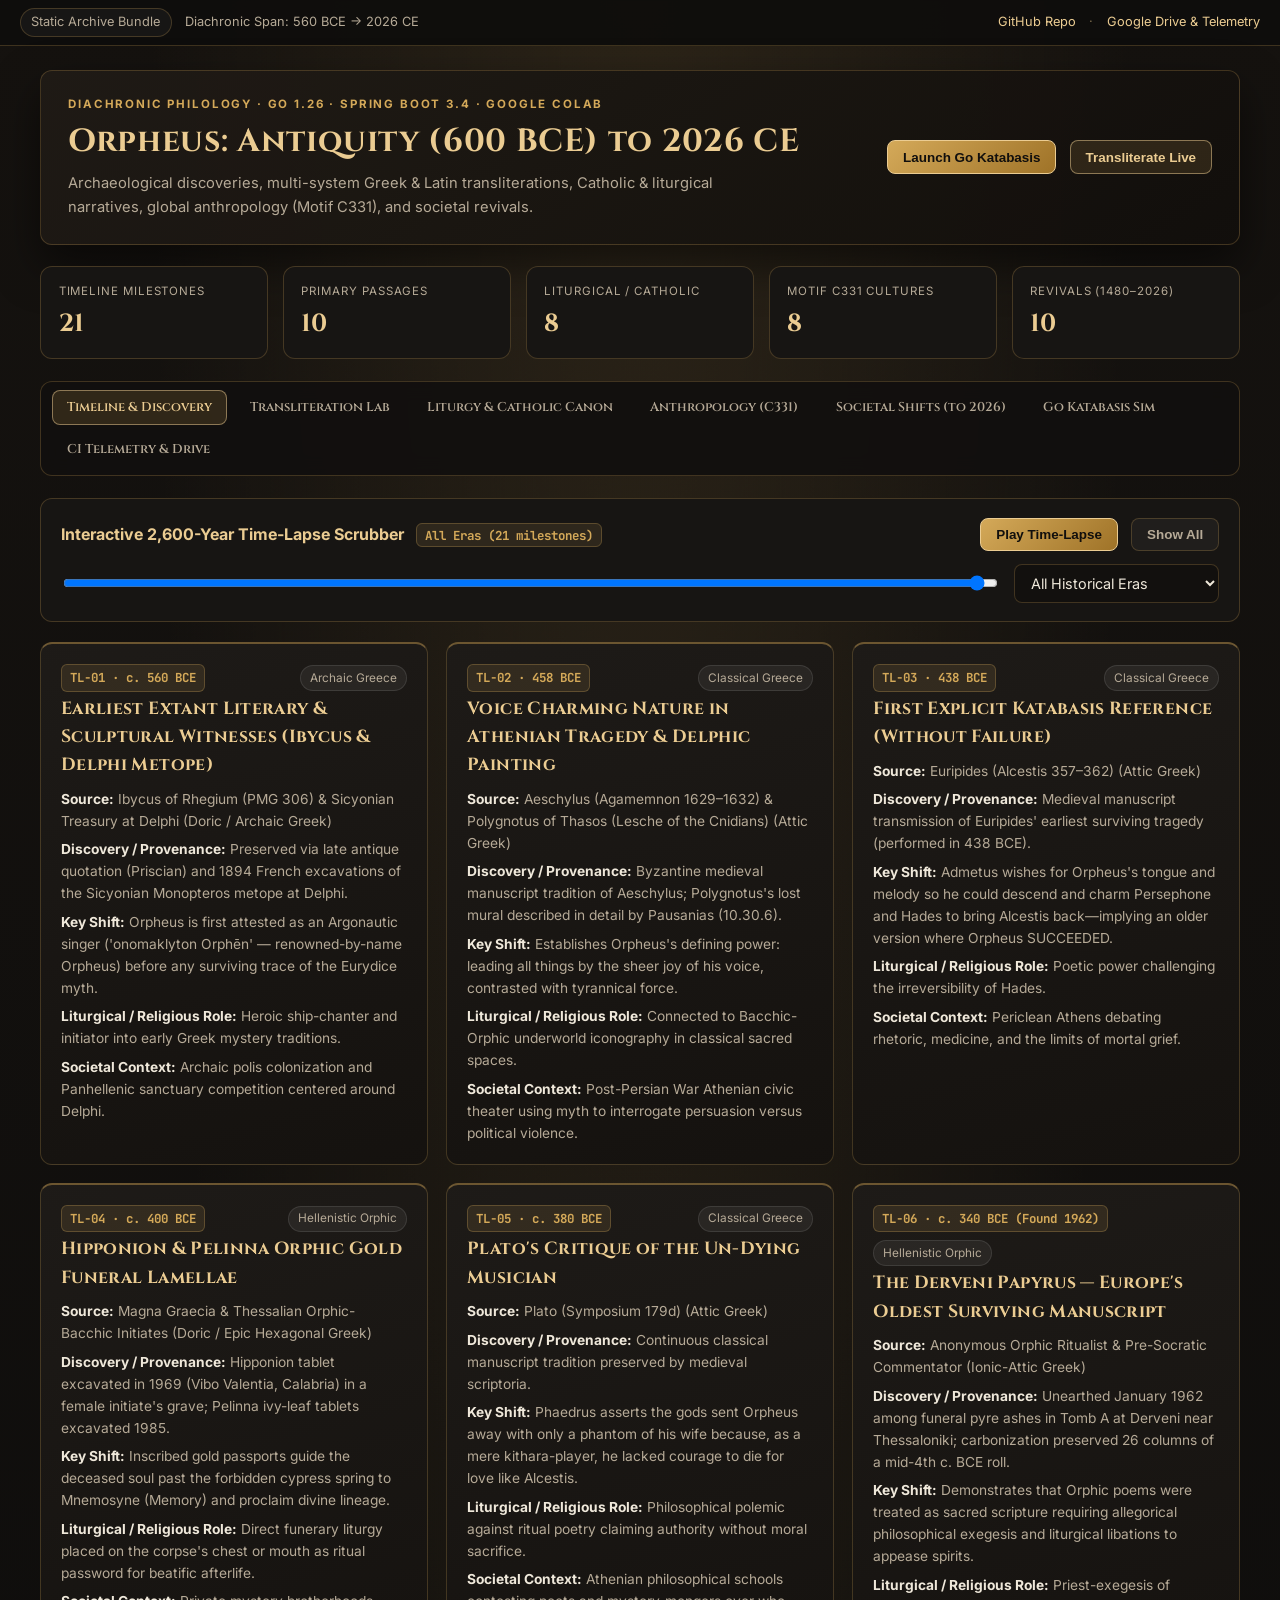
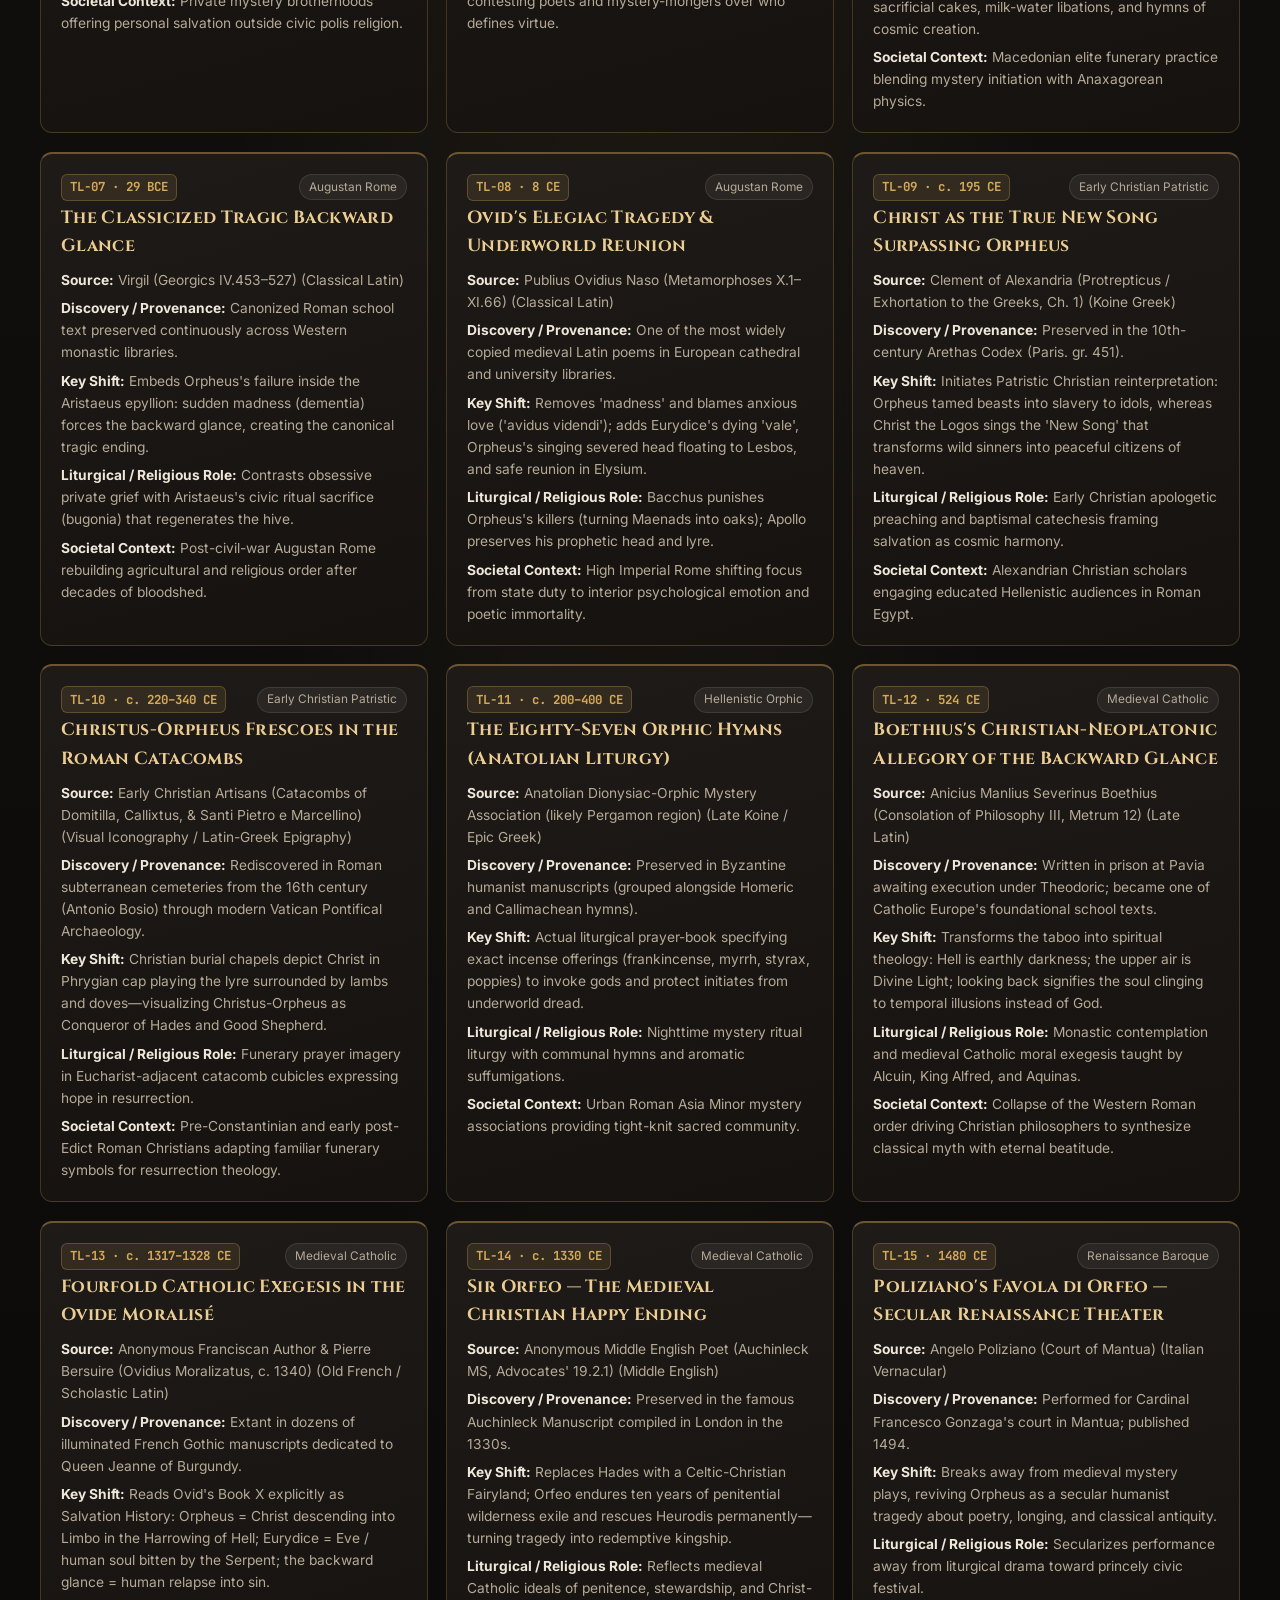
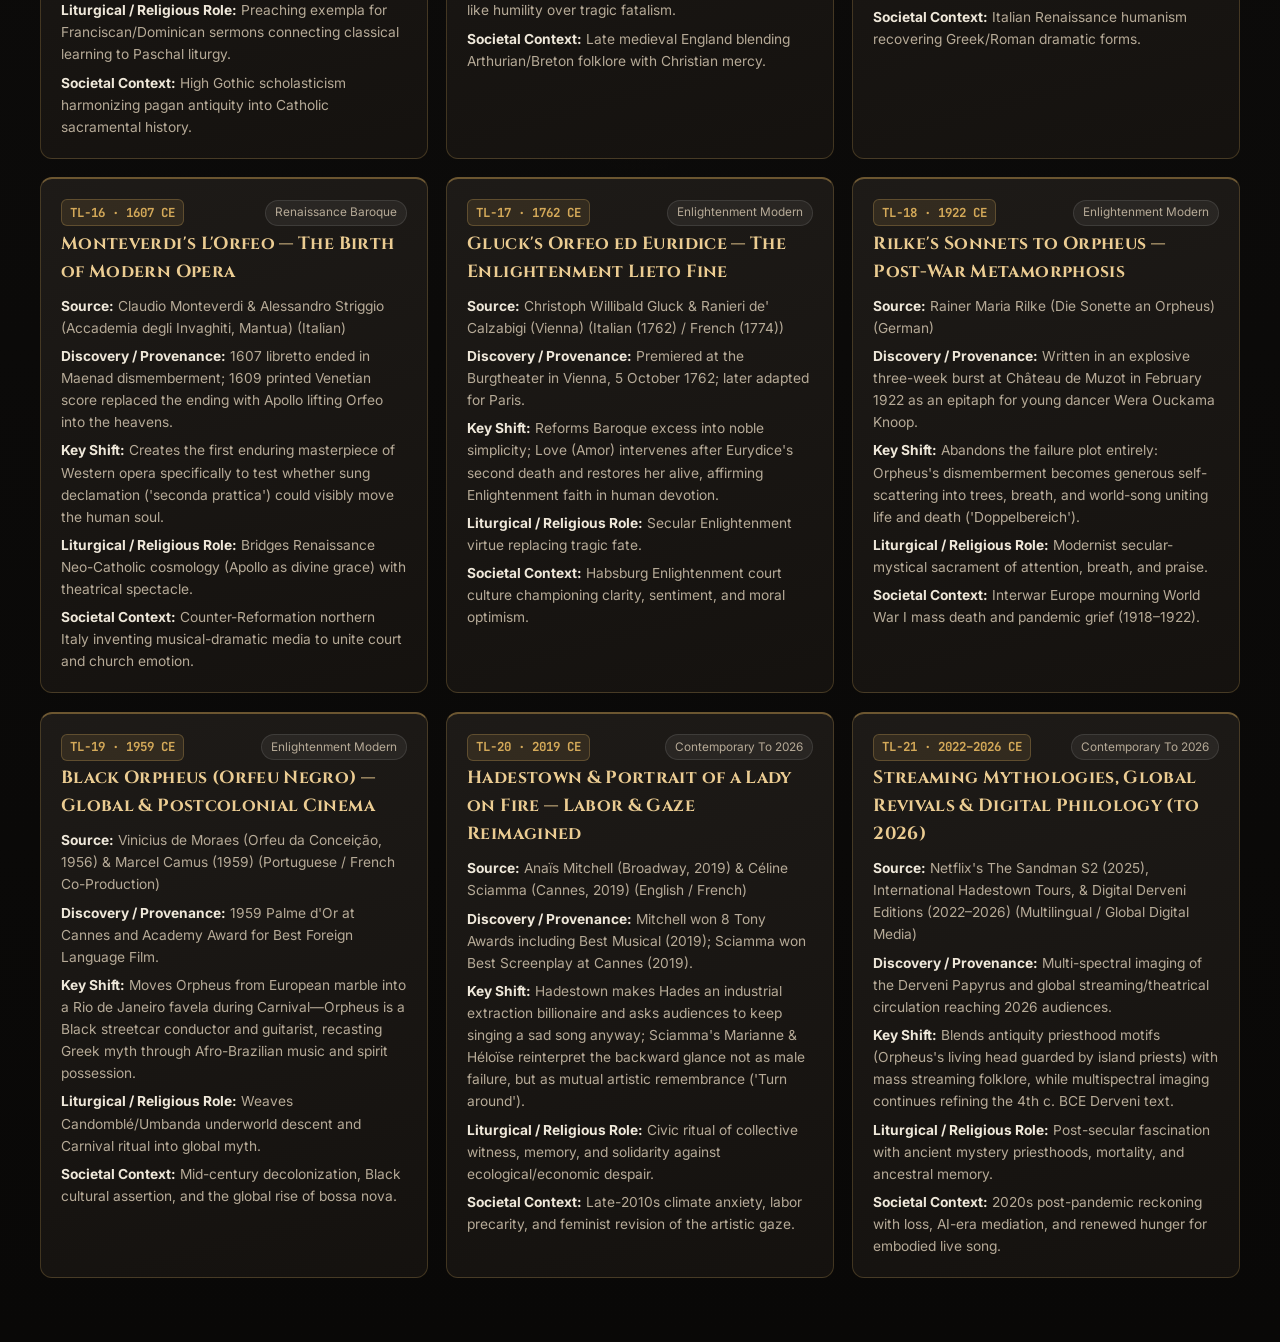
==== site/index.html @ 1476fd80 "Initialize Orpheus (600 BCE-2026 CE) polyglot Go & Spring Boot research archive, Drive suite, and CI" ====
<!DOCTYPE html>
<html lang="en">
<head>
  <meta charset="utf-8" />
  <meta name="viewport" content="width=device-width, initial-scale=1.0" />
  <title>Orpheus (600 BCE – 2026 CE) — Polyglot Research Atlas</title>
  <link rel="preconnect" href="https://fonts.googleapis.com" />
  <link rel="preconnect" href="https://fonts.gstatic.com" crossorigin />
  <link href="https://fonts.googleapis.com/css2?family=Cinzel:wght@600;700&family=Cormorant+Garamond:ital,wght@0,500;0,600;1,500&family=Inter:wght@400;500;600;700&family=JetBrains+Mono:wght@500;700&family=Noto+Serif:ital,wght@0,400;0,600;1,400&display=swap" rel="stylesheet" />
  <link rel="stylesheet" href="./styles.css" />
</head>
<body>
  <div class="top-bar">
    <div class="top-bar-inner">
      <div class="control-row">
        <span id="runtime-mode-pill" class="status-pill">Static Archive Bundle</span>
        <span id="span-label" style="color:var(--text-muted);">Diachronic Span: 560 BCE &rarr; 2026 CE</span>
      </div>
      <div class="control-row">
        <a href="https://github.com/randomcase/Orpheus" target="_blank" rel="noopener noreferrer">GitHub Repo</a>
        <span style="color:var(--border-strong);">&middot;</span>
        <a href="#telemetry">Google Drive &amp; Telemetry</a>
      </div>
    </div>
  </div>

  <div class="shell">
    <header class="hero">
      <div>
        <p class="eyebrow">Diachronic Philology · Go 1.26 · Spring Boot 3.4 · Google Colab</p>
        <h1 class="hero-title">Orpheus: Antiquity (600 BCE) to 2026 CE</h1>
        <p class="hero-sub">Archaeological discoveries, multi-system Greek &amp; Latin transliterations, Catholic &amp; liturgical narratives, global anthropology (Motif C331), and societal revivals.</p>
      </div>
      <div class="control-row">
        <button type="button" class="btn btn-primary" data-goto="katabasis">Launch Go Katabasis</button>
        <button type="button" class="btn" data-goto="transliteration">Transliterate Live</button>
      </div>
    </header>

    <section class="stats-strip" aria-label="Corpus Summary">
      <div class="stat-box"><div class="stat-label">Timeline Milestones</div><div id="stat-timeline" class="stat-val">0</div></div>
      <div class="stat-box"><div class="stat-label">Primary Passages</div><div id="stat-passages" class="stat-val">0</div></div>
      <div class="stat-box"><div class="stat-label">Liturgical / Catholic</div><div id="stat-liturgical" class="stat-val">0</div></div>
      <div class="stat-box"><div class="stat-label">Motif C331 Cultures</div><div id="stat-anthro" class="stat-val">0</div></div>
      <div class="stat-box"><div class="stat-label">Revivals (1480–2026)</div><div id="stat-revivals" class="stat-val">0</div></div>
    </section>

    <nav class="nav-tabs" role="tablist" aria-label="Research Sections">
      <button type="button" class="nav-tab is-active" data-tab="timeline">Timeline &amp; Discovery</button>
      <button type="button" class="nav-tab" data-tab="transliteration">Transliteration Lab</button>
      <button type="button" class="nav-tab" data-tab="catholic-liturgy">Liturgy &amp; Catholic Canon</button>
      <button type="button" class="nav-tab" data-tab="anthropology">Anthropology (C331)</button>
      <button type="button" class="nav-tab" data-tab="revivals">Societal Shifts (to 2026)</button>
      <button type="button" class="nav-tab" data-tab="katabasis">Go Katabasis Sim</button>
      <button type="button" class="nav-tab" data-tab="telemetry">CI Telemetry &amp; Drive</button>
    </nav>

    <!-- 1. TIMELINE & TIME-LAPSE -->
    <section id="panel-timeline" class="panel is-active">
      <div class="control-card">
        <div class="control-row" style="justify-content:space-between;margin-bottom:0.75rem;">
          <div>
            <strong style="color:var(--amber);">Interactive 2,600-Year Time-Lapse Scrubber</strong>
            <span id="scrubber-readout" class="id-tag" style="margin-left:0.5rem;">All Eras (560 BCE – 2026 CE)</span>
          </div>
          <div class="control-row">
            <button type="button" id="timelapse-play-btn" class="btn btn-primary">Play Time-Lapse</button>
            <button type="button" id="timelapse-reset-btn" class="btn btn-subtle">Show All</button>
          </div>
        </div>
        <div class="control-row">
          <input id="year-slider" type="range" min="-560" max="2026" value="2026" style="flex:1;min-width:220px;" />
          <select id="era-filter">
            <option value="">All Historical Eras</option>
          </select>
        </div>
      </div>
      <div id="timeline-grid" class="cards-grid"></div>
    </section>

    <!-- 2. TRANSLITERATION LAB -->
    <section id="panel-transliteration" class="panel">
      <div class="control-card">
        <h2 style="margin:0 0 0.65rem;font-size:1.12rem;color:var(--amber);">Multi-System Greek &amp; Latin Transliteration Lab</h2>
        <div class="control-row" style="margin-bottom:0.65rem;">
          <input id="live-text-input" type="text" value="ὀνομάκλυτον Ὀρφήν" style="flex:1;min-width:240px;" />
          <select id="live-script-select">
            <option value="polytonic_greek">Polytonic Greek</option>
            <option value="latin">Latin (Classical vs. Catholic)</option>
          </select>
          <button type="button" id="run-translit-btn" class="btn btn-primary">Convert</button>
        </div>
        <div id="live-translit-output" class="phonetic-grid"></div>
      </div>
      <div id="passages-grid" class="cards-grid"></div>
    </section>

    <!-- 3. LITURGY & CATHOLIC CANON -->
    <section id="panel-catholic-liturgy" class="panel">
      <div class="control-card">
        <div class="control-row" style="justify-content:space-between;">
          <h2 style="margin:0;font-size:1.12rem;color:var(--amber);">Liturgical Retellings &amp; Catholic Exegesis</h2>
          <select id="tradition-filter">
            <option value="">All Traditions</option>
            <option value="Orphic_Mystery">Orphic Mystery Liturgy</option>
            <option value="Early_Christian_Catacomb">Early Christian Catacombs</option>
            <option value="Patristic_Greek">Patristic Greek Fathers</option>
            <option value="Latin_Scholastic_Catholic">Latin Scholastic Catholic</option>
            <option value="Medieval_Vernacular_Catholic">Medieval Vernacular Catholic</option>
          </select>
        </div>
      </div>
      <div id="liturgical-grid" class="cards-grid" style="margin-bottom:1.5rem;"></div>
      <div class="control-card">
        <div class="control-row" style="justify-content:space-between;margin-bottom:0.85rem;">
          <h2 style="margin:0;font-size:1.1rem;color:var(--amber);">Scholarly Research Monographs</h2>
          <select id="monograph-select"></select>
        </div>
        <div id="monograph-reader" class="prose-box"></div>
      </div>
    </section>

    <!-- 4. ANTHROPOLOGY MOTIF C331 -->
    <section id="panel-anthropology" class="panel">
      <div id="anthro-grid" class="cards-grid"></div>
    </section>

    <!-- 5. SOCIETAL REVIVALS -->
    <section id="panel-revivals" class="panel">
      <div id="revivals-grid" class="cards-grid"></div>
    </section>

    <!-- 6. GO KATABASIS SIMULATOR -->
    <section id="panel-katabasis" class="panel">
      <div class="control-card">
        <h2 style="margin:0 0 0.5rem;font-size:1.15rem;color:var(--amber);">Go Concurrency Katabasis Simulator</h2>
        <p style="margin:0 0 0.9rem;color:var(--text-muted);font-size:0.88rem;">
          Models Orpheus and Eurydice as separate goroutines over a forward-only channel (<code>chan&lt;-</code>). Turning around triggers <code>context.WithCancel()</code> before crossing into daylight.
        </p>
        <div class="control-row">
          <label>Total Steps: <input id="sim-steps" type="number" min="3" max="20" value="12" style="width:82px;" /></label>
          <label>Look-Back Step (0 = Faithful Ascent): <input id="sim-lookback" type="number" min="0" max="20" value="11" style="width:82px;" /></label>
          <button type="button" id="run-sim-btn" class="btn btn-primary">Run Simulation</button>
          <button type="button" id="run-faithful-btn" class="btn">Run Faithful Ascent (0)</button>
        </div>
        <div id="sim-summary" style="margin-top:0.95rem;"></div>
        <div id="sim-events" class="event-feed"></div>
      </div>
    </section>

    <!-- 7. TELEMETRY & GOOGLE DRIVE SUITE -->
    <section id="panel-telemetry" class="panel">
      <div id="telemetry-cards" class="cards-grid" style="margin-bottom:1.4rem;"></div>
      <div class="control-card">
        <h2 style="margin:0 0 0.85rem;font-size:1.12rem;color:var(--amber);">5-Pillar Google Drive Archive &amp; Colab Links</h2>
        <div id="drive-atlas-grid" class="cards-grid"></div>
      </div>
    </section>
  </div>

  <script src="./corpus-bundle.js"></script>
  <script src="./app.js"></script>
</body>
</html>
---- site/styles.css ----
:root {
  --bg: #0e0d0c;
  --bg-elevated: #171513;
  --bg-card: #1e1b18;
  --bg-input: #12100e;
  --border: rgba(212, 169, 89, 0.24);
  --border-strong: rgba(235, 204, 146, 0.5);
  --text: #efe8da;
  --text-muted: #b6aa97;
  --gold: #d4a959;
  --amber: #ebcc92;
  --crimson: #c2574d;
  --sage: #73a681;
  --azure: #7a9ec2;
  --shadow: 0 20px 44px rgba(0, 0, 0, 0.5);
  --radius: 12px;
  --font-display: "Cinzel", "Georgia", serif;
  --font-serif: "Cormorant Garamond", "Noto Serif", "Georgia", serif;
  --font-sans: "Inter", "Noto Sans", "Segoe UI", system-ui, sans-serif;
  --font-mono: "JetBrains Mono", "DejaVu Sans Mono", ui-monospace, monospace;
}

* {
  box-sizing: border-box;
}

html,
body {
  margin: 0;
  padding: 0;
  background:
    radial-gradient(ellipse at 50% -10%, rgba(212, 169, 89, 0.13), transparent 55%),
    linear-gradient(180deg, #15120f 0%, var(--bg) 45%, #090807 100%);
  color: var(--text);
  font-family: var(--font-sans);
  line-height: 1.6;
  min-height: 100vh;
}

h1,
h2,
h3,
.display-font {
  font-family: var(--font-display);
  letter-spacing: 0.02em;
}

a {
  color: var(--amber);
  text-decoration: none;
}

a:hover {
  text-decoration: underline;
}

.top-bar {
  background: rgba(14, 13, 12, 0.94);
  border-bottom: 1px solid var(--border);
  padding: 0.5rem 1.25rem;
}

.top-bar-inner {
  max-width: 1240px;
  margin: 0 auto;
  display: flex;
  flex-wrap: wrap;
  align-items: center;
  justify-content: space-between;
  gap: 0.65rem;
  font-size: 0.8rem;
}

.status-pill {
  display: inline-flex;
  align-items: center;
  gap: 0.45rem;
  padding: 0.2rem 0.65rem;
  border-radius: 999px;
  border: 1px solid var(--border);
  background: rgba(255, 255, 255, 0.04);
  color: var(--text-muted);
}

.status-pill.is-live {
  color: #a9d9b4;
  border-color: rgba(115, 166, 129, 0.55);
  background: rgba(115, 166, 129, 0.13);
}

.shell {
  max-width: 1240px;
  margin: 0 auto;
  padding: 1.5rem 1.25rem 4rem;
}

.hero {
  display: flex;
  flex-wrap: wrap;
  align-items: center;
  justify-content: space-between;
  gap: 1.25rem;
  padding: 1.5rem 1.7rem;
  border-radius: var(--radius);
  background: linear-gradient(145deg, rgba(32, 27, 22, 0.96), rgba(18, 15, 12, 0.96));
  border: 1px solid var(--border);
  box-shadow: var(--shadow);
  margin-bottom: 1.35rem;
}

.eyebrow {
  margin: 0;
  font-size: 0.72rem;
  text-transform: uppercase;
  letter-spacing: 0.16em;
  color: var(--gold);
  font-weight: 700;
}

.hero-title {
  margin: 0.2rem 0 0.3rem;
  font-size: clamp(1.35rem, 2.6vw, 2rem);
  color: var(--amber);
}

.hero-sub {
  margin: 0;
  font-size: 0.92rem;
  color: var(--text-muted);
  max-width: 72ch;
}

.stats-strip {
  display: grid;
  grid-template-columns: repeat(auto-fit, minmax(175px, 1fr));
  gap: 0.9rem;
  margin-bottom: 1.35rem;
}

.stat-box {
  background: var(--bg-elevated);
  border: 1px solid var(--border);
  border-radius: var(--radius);
  padding: 0.9rem 1.1rem;
}

.stat-label {
  font-size: 0.72rem;
  text-transform: uppercase;
  letter-spacing: 0.08em;
  color: var(--text-muted);
}

.stat-val {
  margin-top: 0.25rem;
  font-family: var(--font-display);
  font-size: 1.55rem;
  color: var(--amber);
  font-weight: 700;
}

.nav-tabs {
  position: sticky;
  top: 0;
  z-index: 20;
  display: flex;
  flex-wrap: wrap;
  gap: 0.45rem;
  padding: 0.55rem 0.7rem;
  margin-bottom: 1.4rem;
  border-radius: var(--radius);
  background: rgba(18, 16, 14, 0.93);
  backdrop-filter: blur(10px);
  border: 1px solid var(--border);
}

.nav-tab {
  padding: 0.48rem 0.88rem;
  border-radius: 8px;
  border: 1px solid transparent;
  background: transparent;
  color: var(--text-muted);
  font-family: var(--font-display);
  font-size: 0.8rem;
  font-weight: 600;
  cursor: pointer;
}

.nav-tab:hover {
  color: var(--amber);
  background: rgba(212, 169, 89, 0.08);
}

.nav-tab.is-active {
  color: var(--amber);
  background: rgba(212, 169, 89, 0.16);
  border-color: var(--border-strong);
}

.panel {
  display: none;
}

.panel.is-active {
  display: block;
}

.control-card {
  padding: 1.15rem 1.25rem;
  border-radius: var(--radius);
  background: var(--bg-elevated);
  border: 1px solid var(--border);
  margin-bottom: 1.25rem;
}

.control-row {
  display: flex;
  flex-wrap: wrap;
  align-items: center;
  gap: 0.85rem;
}

.btn {
  display: inline-flex;
  align-items: center;
  gap: 0.4rem;
  padding: 0.52rem 0.92rem;
  border-radius: 8px;
  border: 1px solid var(--border-strong);
  background: rgba(212, 169, 89, 0.14);
  color: var(--amber);
  font-size: 0.84rem;
  font-weight: 600;
  cursor: pointer;
}

.btn:hover {
  background: rgba(212, 169, 89, 0.24);
  text-decoration: none;
}

.btn-primary {
  background: linear-gradient(135deg, #d4a959, #9f7328);
  color: #110f0d;
  border-color: var(--amber);
}

.btn-subtle {
  background: rgba(255, 255, 255, 0.04);
  border-color: var(--border);
  color: var(--text-muted);
}

input[type="text"],
input[type="number"],
input[type="range"],
select,
textarea {
  padding: 0.55rem 0.75rem;
  border-radius: 8px;
  border: 1px solid var(--border);
  background: var(--bg-input);
  color: var(--text);
  font: inherit;
  font-size: 0.9rem;
}

.cards-grid {
  display: grid;
  grid-template-columns: repeat(auto-fit, minmax(340px, 1fr));
  gap: 1.15rem;
}

.card {
  display: flex;
  flex-direction: column;
  gap: 0.75rem;
  padding: 1.25rem;
  border-radius: var(--radius);
  background: linear-gradient(165deg, rgba(30, 27, 24, 0.98), rgba(21, 18, 15, 0.98));
  border: 1px solid var(--border);
  border-top: 2px solid rgba(212, 169, 89, 0.45);
}

.card-head {
  display: flex;
  flex-wrap: wrap;
  align-items: center;
  justify-content: space-between;
  gap: 0.5rem;
}

.id-tag {
  font-family: var(--font-mono);
  font-size: 0.78rem;
  font-weight: 700;
  color: var(--gold);
  padding: 0.16rem 0.5rem;
  border-radius: 6px;
  background: rgba(212, 169, 89, 0.12);
  border: 1px solid rgba(212, 169, 89, 0.28);
}

.pill {
  font-size: 0.74rem;
  padding: 0.16rem 0.55rem;
  border-radius: 999px;
  background: rgba(255, 255, 255, 0.06);
  border: 1px solid rgba(255, 255, 255, 0.1);
  color: var(--text-muted);
}

.card h3 {
  margin: 0.2rem 0 0;
  font-size: 1.1rem;
  color: var(--amber);
}

.meta-block {
  font-size: 0.86rem;
  color: var(--text-muted);
  display: grid;
  gap: 0.4rem;
}

.meta-block strong {
  color: var(--text);
}

.polytonic {
  font-family: var(--font-serif);
  font-size: 1.25rem;
  line-height: 1.45;
  color: var(--amber);
  padding: 0.65rem 0.85rem;
  border-left: 3px solid var(--gold);
  background: rgba(212, 169, 89, 0.08);
  border-radius: 0 8px 8px 0;
}

.phonetic-grid {
  display: grid;
  grid-template-columns: repeat(auto-fit, minmax(220px, 1fr));
  gap: 0.6rem;
}

.phonetic-cell {
  padding: 0.6rem 0.75rem;
  border-radius: 8px;
  background: rgba(0, 0, 0, 0.25);
  border: 1px solid rgba(255, 255, 255, 0.07);
}

.phonetic-label {
  font-size: 0.7rem;
  text-transform: uppercase;
  letter-spacing: 0.08em;
  color: var(--gold);
}

.phonetic-val {
  margin-top: 0.2rem;
  font-family: var(--font-mono);
  font-size: 0.82rem;
  color: var(--text);
  word-break: break-word;
}

.prose-box {
  padding: 1.4rem 1.6rem;
  border-radius: var(--radius);
  background: var(--bg-elevated);
  border: 1px solid var(--border);
}

.prose-box h1,
.prose-box h2,
.prose-box h3 {
  color: var(--amber);
}

.prose-table-wrap {
  overflow-x: auto;
  margin: 0.9rem 0;
  border: 1px solid var(--border);
  border-radius: 8px;
}

.prose-box table {
  width: 100%;
  border-collapse: collapse;
  font-size: 0.85rem;
}

.prose-box th,
.prose-box td {
  padding: 0.58rem 0.75rem;
  border-bottom: 1px solid rgba(255, 255, 255, 0.07);
  text-align: left;
}

.prose-box th {
  background: rgba(212, 169, 89, 0.1);
  color: var(--amber);
}

.event-feed {
  display: grid;
  gap: 0.55rem;
  margin-top: 1rem;
}

.event-row {
  display: flex;
  flex-wrap: wrap;
  justify-content: space-between;
  gap: 0.6rem;
  padding: 0.65rem 0.85rem;
  border-radius: 8px;
  border: 1px solid var(--border);
  background: rgba(0, 0, 0, 0.26);
  font-size: 0.86rem;
}

.event-row.is-broken {
  border-color: rgba(194, 87, 77, 0.7);
  background: rgba(194, 87, 77, 0.14);
}

.event-row.is-reunited {
  border-color: rgba(115, 166, 129, 0.65);
  background: rgba(115, 166, 129, 0.12);
}

@media (max-width: 680px) {
  .cards-grid {
    grid-template-columns: 1fr;
  }
}
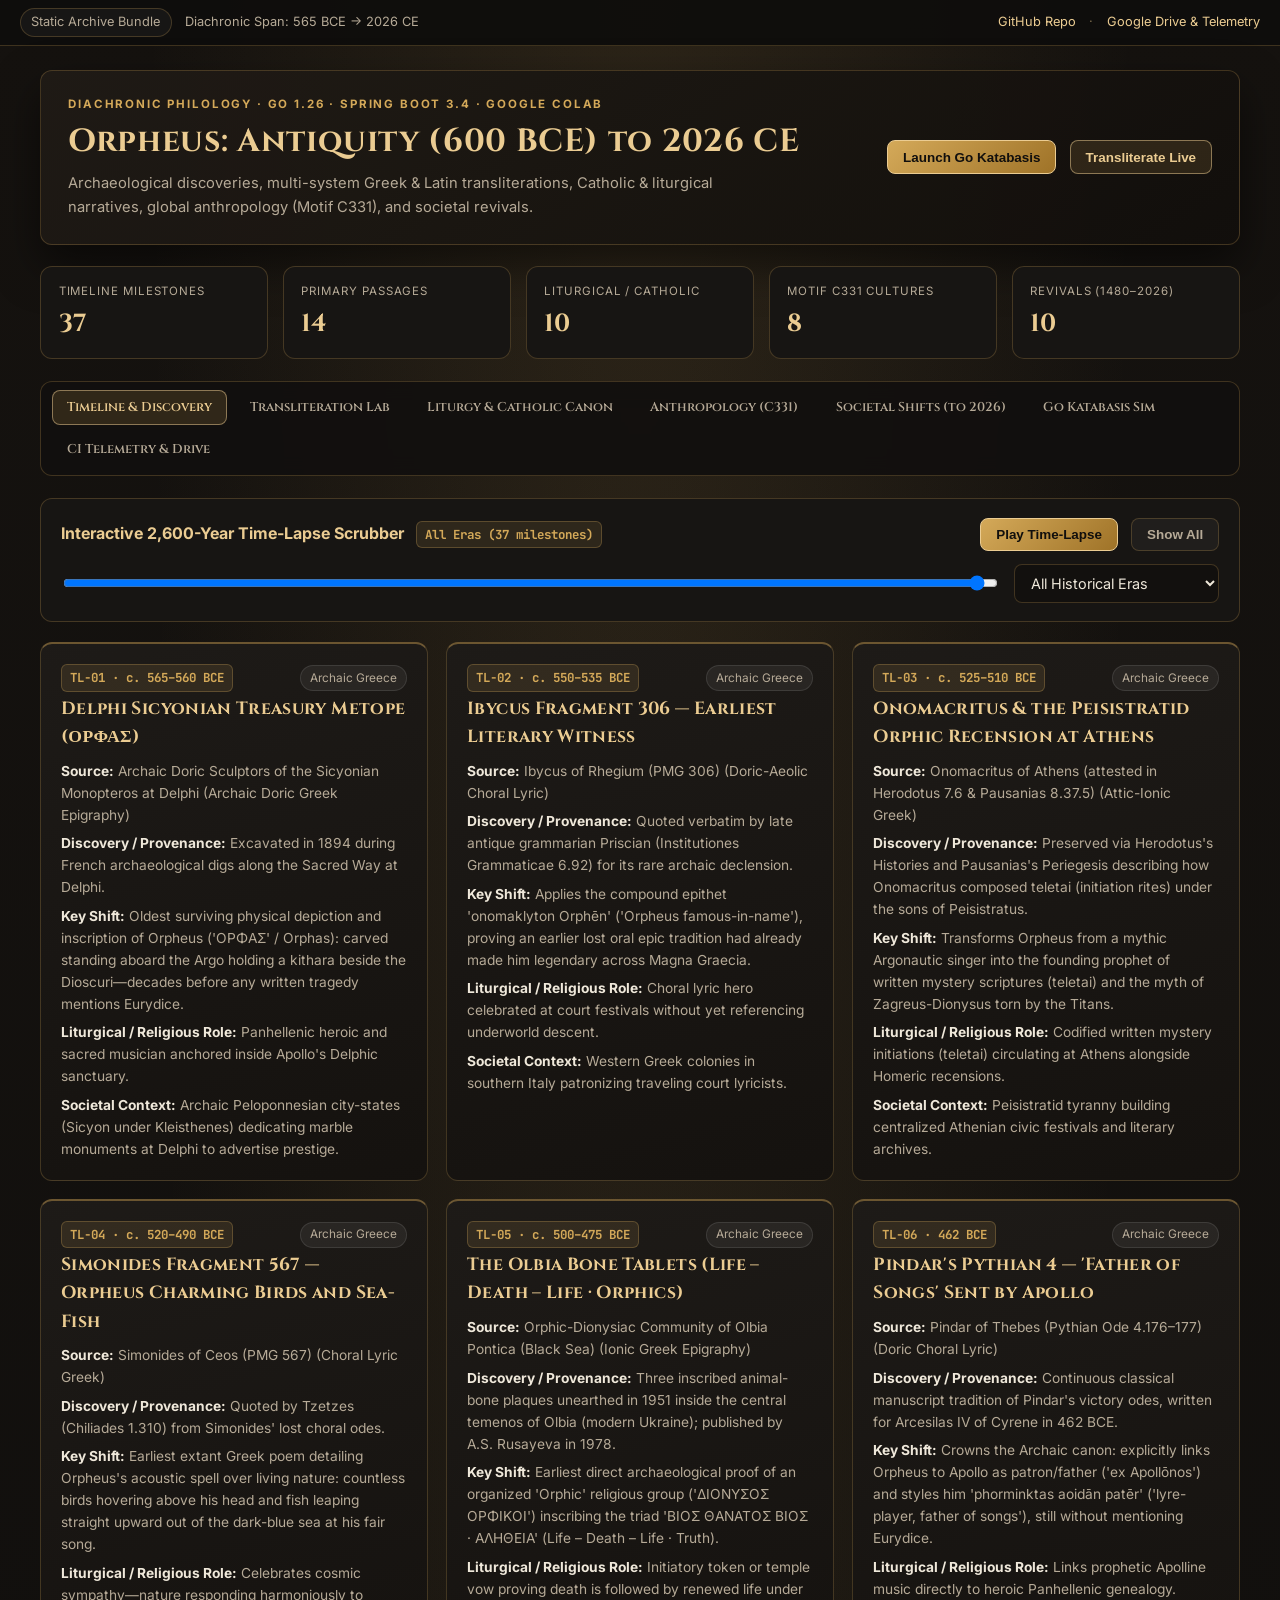
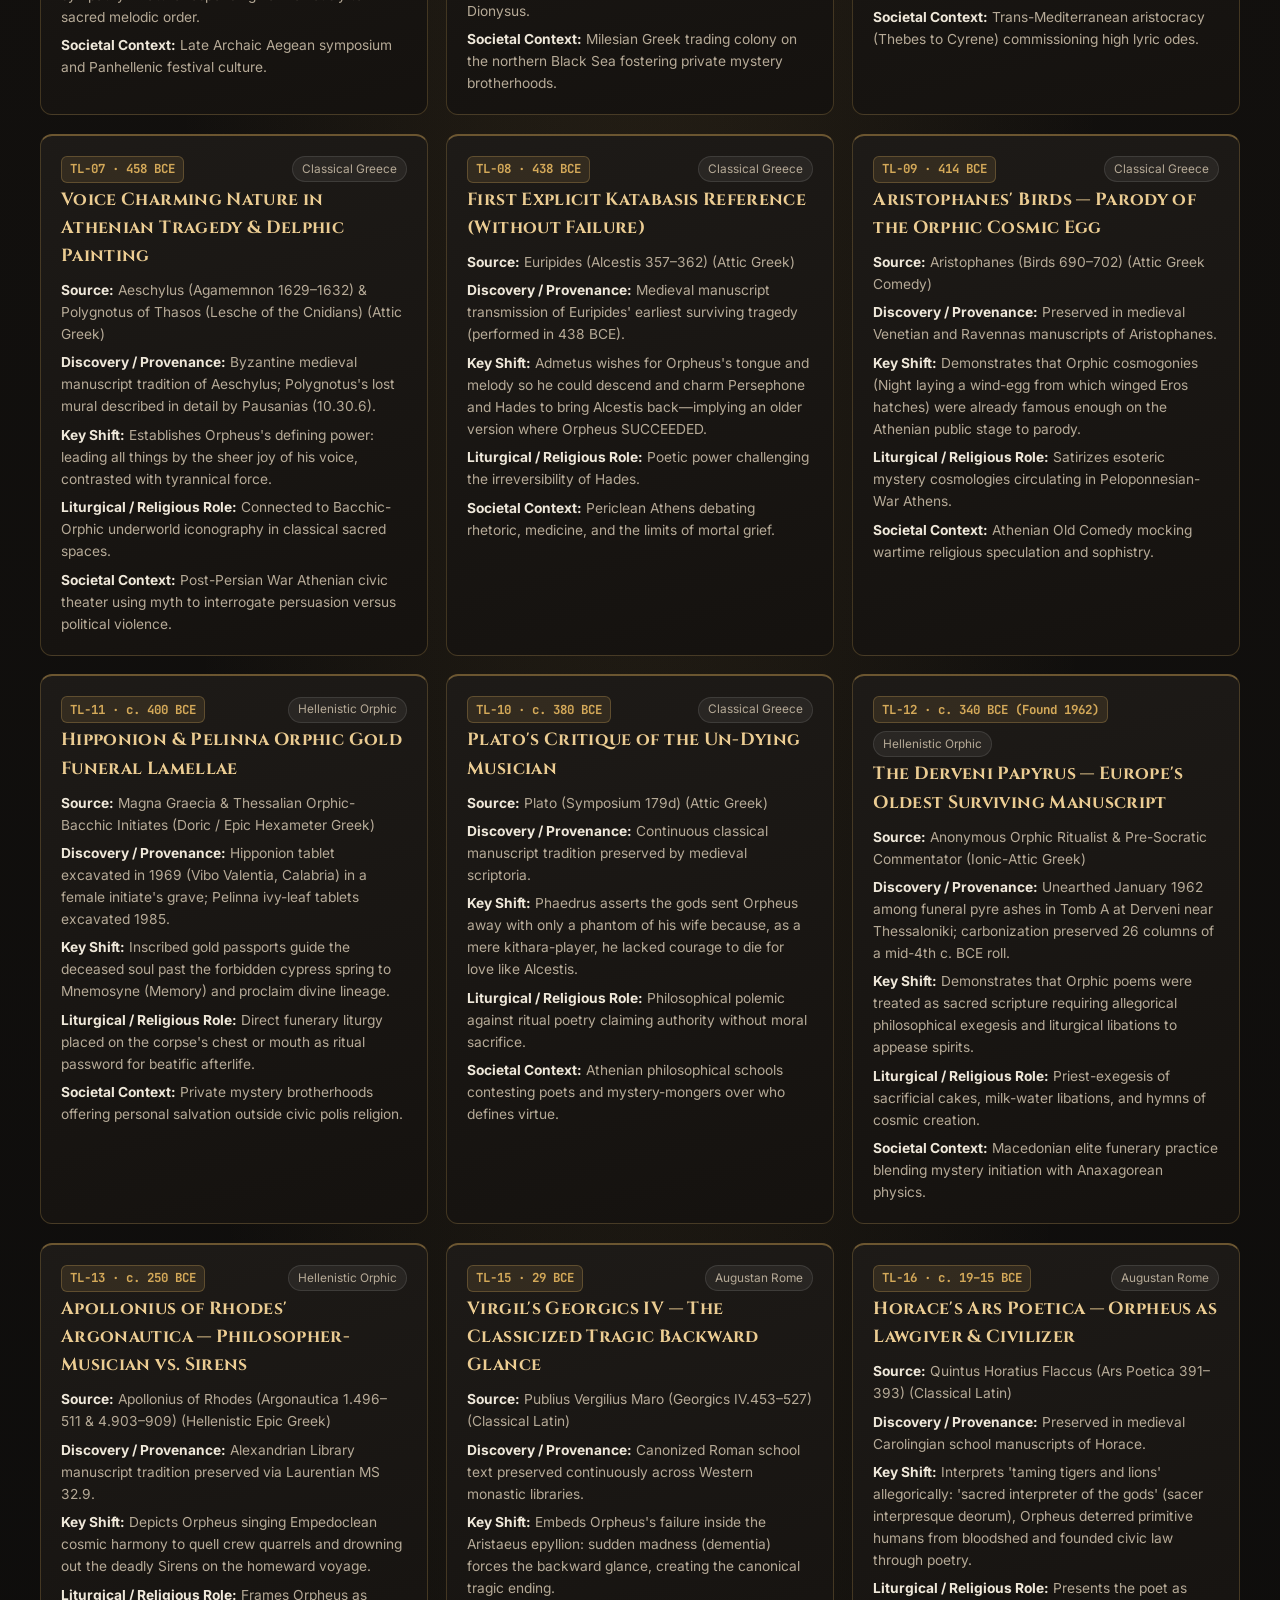
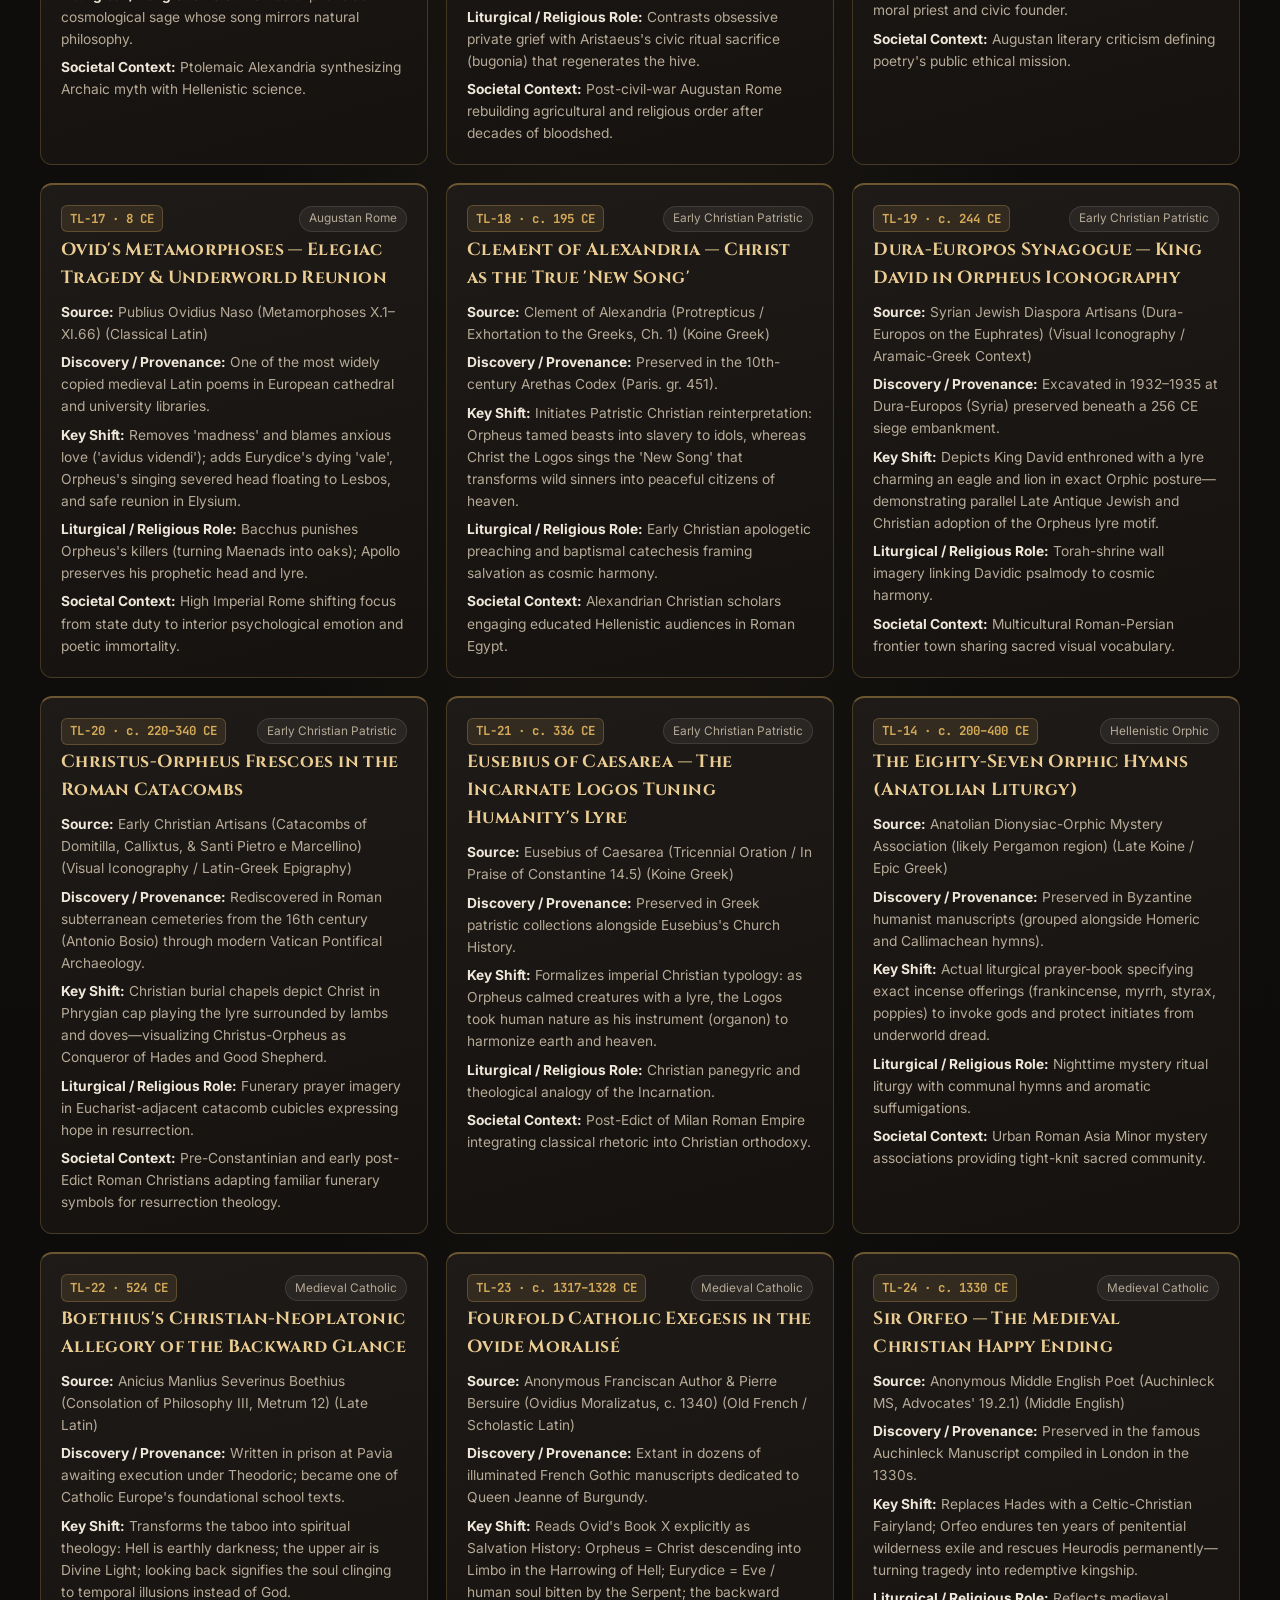
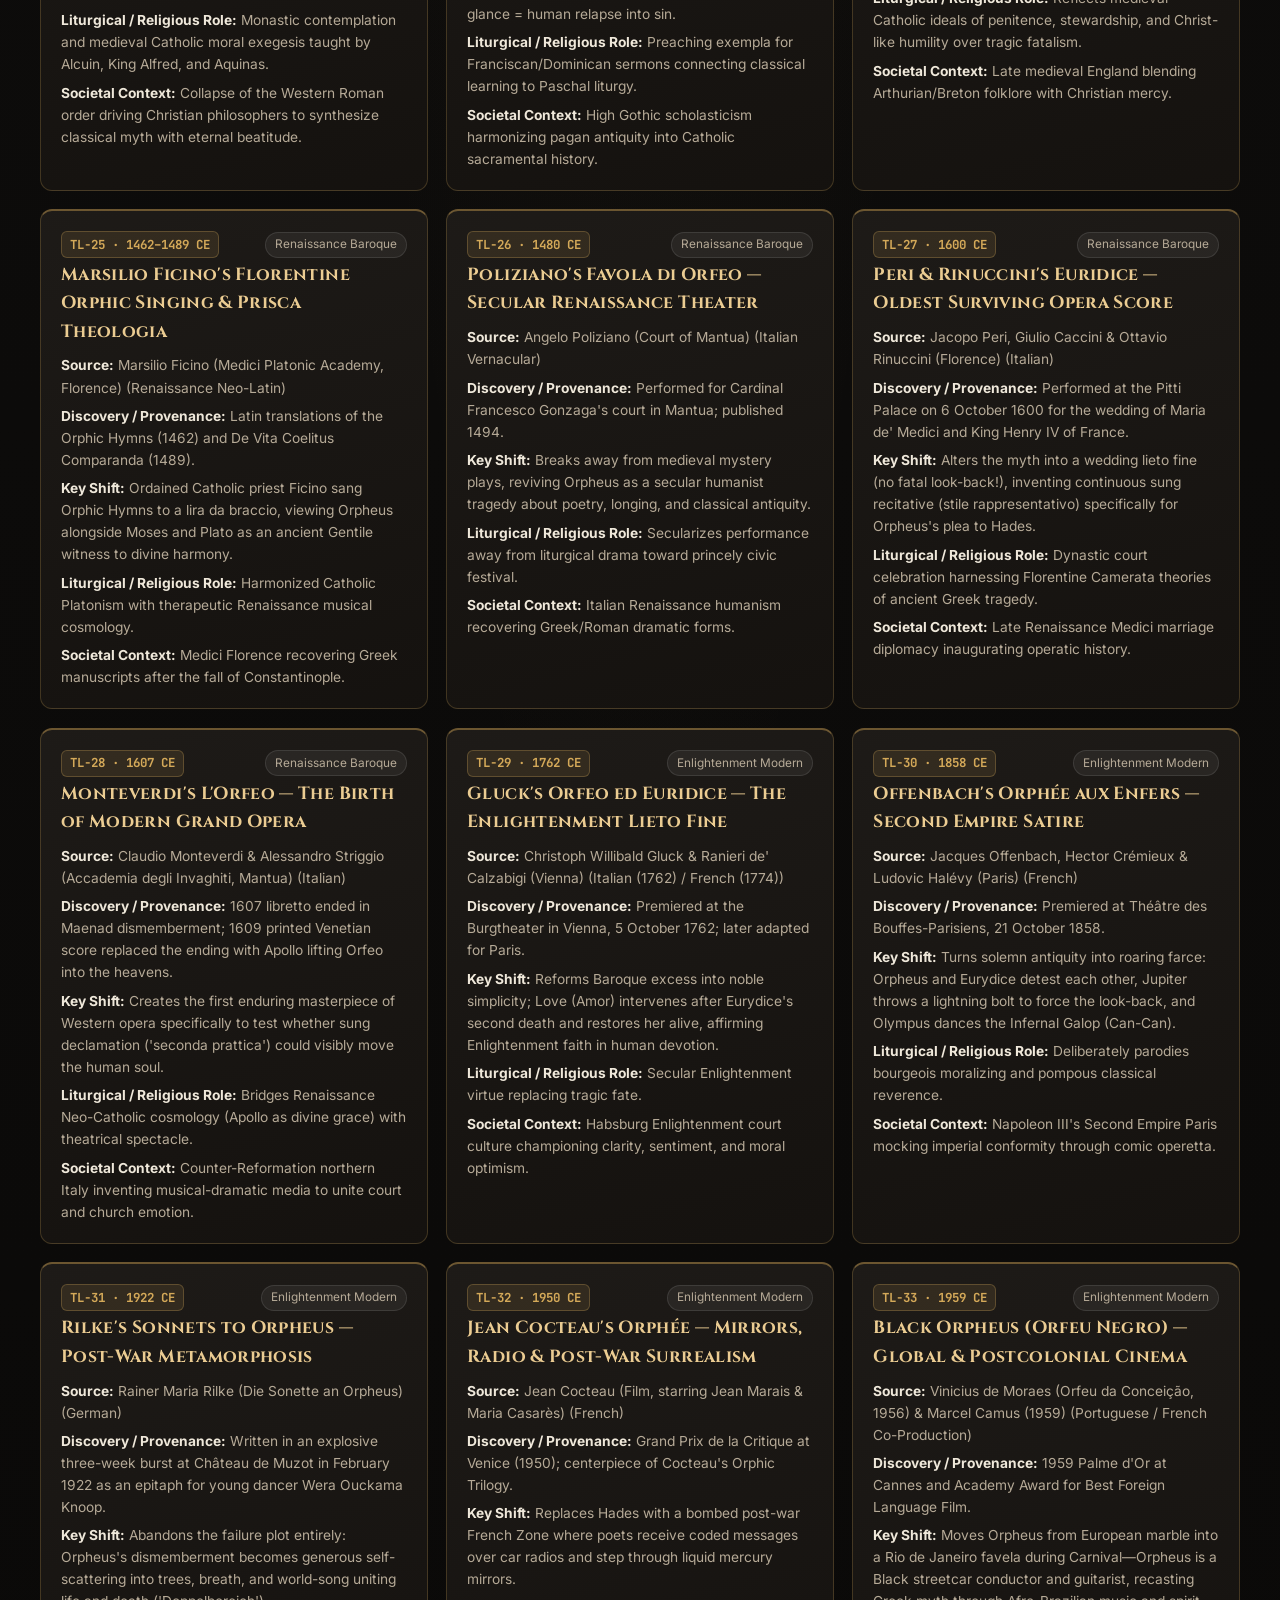
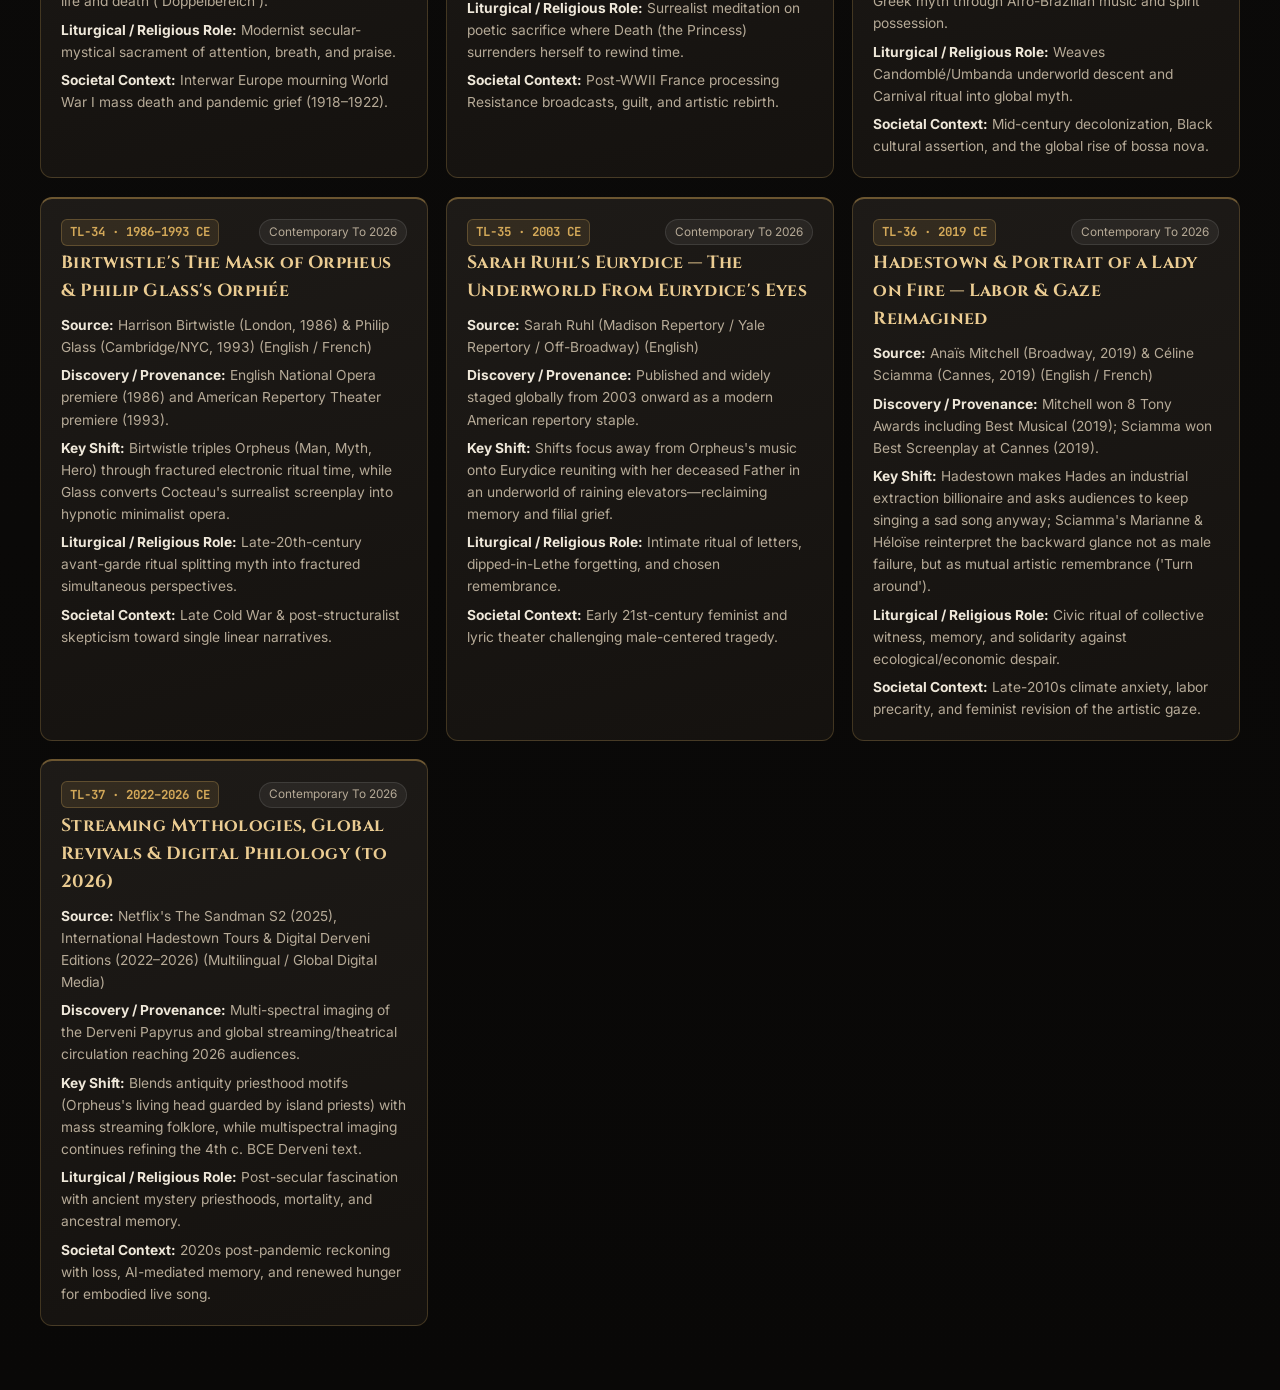
==== commit 28029b8c: "Expand Archaic Greece corpus to 6 witnesses and fix telemetry UI and CI" ====
--- a/site/index.html
+++ b/site/index.html
@@ -14,7 +14,7 @@
     <div class="top-bar-inner">
       <div class="control-row">
         <span id="runtime-mode-pill" class="status-pill">Static Archive Bundle</span>
-        <span id="span-label" style="color:var(--text-muted);">Diachronic Span: 560 BCE &rarr; 2026 CE</span>
+        <span id="span-label" style="color:var(--text-muted);">Diachronic Span: 565 BCE &rarr; 2026 CE</span>
       </div>
       <div class="control-row">
         <a href="https://github.com/randomcase/Orpheus" target="_blank" rel="noopener noreferrer">GitHub Repo</a>
@@ -61,7 +61,7 @@
         <div class="control-row" style="justify-content:space-between;margin-bottom:0.75rem;">
           <div>
             <strong style="color:var(--amber);">Interactive 2,600-Year Time-Lapse Scrubber</strong>
-            <span id="scrubber-readout" class="id-tag" style="margin-left:0.5rem;">All Eras (560 BCE – 2026 CE)</span>
+            <span id="scrubber-readout" class="id-tag" style="margin-left:0.5rem;">All Eras (565 BCE – 2026 CE)</span>
           </div>
           <div class="control-row">
             <button type="button" id="timelapse-play-btn" class="btn btn-primary">Play Time-Lapse</button>
@@ -69,7 +69,7 @@
           </div>
         </div>
         <div class="control-row">
-          <input id="year-slider" type="range" min="-560" max="2026" value="2026" style="flex:1;min-width:220px;" />
+          <input id="year-slider" type="range" min="-565" max="2026" value="2026" style="flex:1;min-width:220px;" />
           <select id="era-filter">
             <option value="">All Historical Eras</option>
           </select>
--- a/site/styles.css
+++ b/site/styles.css
@@ -28,6 +28,7 @@
 body {
   margin: 0;
   padding: 0;
+  overflow-x: hidden;
   background:
     radial-gradient(ellipse at 50% -10%, rgba(212, 169, 89, 0.13), transparent 55%),
     linear-gradient(180deg, #15120f 0%, var(--bg) 45%, #090807 100%);
@@ -132,7 +133,7 @@
 
 .stats-strip {
   display: grid;
-  grid-template-columns: repeat(auto-fit, minmax(175px, 1fr));
+  grid-template-columns: repeat(5, minmax(0, 1fr));
   gap: 0.9rem;
   margin-bottom: 1.35rem;
 }
@@ -267,7 +268,7 @@
 
 .cards-grid {
   display: grid;
-  grid-template-columns: repeat(auto-fit, minmax(340px, 1fr));
+  grid-template-columns: repeat(auto-fit, minmax(min(100%, 340px), 1fr));
   gap: 1.15rem;
 }
 
@@ -275,6 +276,8 @@
   display: flex;
   flex-direction: column;
   gap: 0.75rem;
+  min-width: 0;
+  overflow-wrap: anywhere;
   padding: 1.25rem;
   border-radius: var(--radius);
   background: linear-gradient(165deg, rgba(30, 27, 24, 0.98), rgba(21, 18, 15, 0.98));
@@ -282,6 +285,18 @@
   border-top: 2px solid rgba(212, 169, 89, 0.45);
 }
 
+a.card {
+  text-decoration: none;
+  color: inherit;
+  transition: border-color 0.16s ease, transform 0.16s ease;
+}
+
+a.card:hover {
+  text-decoration: none;
+  border-color: var(--border-strong);
+  transform: translateY(-2px);
+}
+
 .card-head {
   display: flex;
   flex-wrap: wrap;
@@ -291,6 +306,11 @@
 }
 
 .id-tag {
+  display: inline-flex;
+  align-items: center;
+  align-self: flex-start;
+  width: fit-content;
+  max-width: 100%;
   font-family: var(--font-mono);
   font-size: 0.78rem;
   font-weight: 700;
@@ -301,6 +321,50 @@
   border: 1px solid rgba(212, 169, 89, 0.28);
 }
 
+.drive-link-url {
+  font-family: var(--font-mono);
+  font-size: 0.76rem;
+  color: var(--text-muted);
+  overflow-wrap: anywhere;
+  word-break: break-word;
+  line-height: 1.45;
+}
+
+.drive-open-cue {
+  margin-top: auto;
+  padding-top: 0.35rem;
+  font-size: 0.78rem;
+  font-weight: 600;
+  color: var(--gold);
+}
+
+.era-dist-grid {
+  display: grid;
+  grid-template-columns: repeat(2, minmax(0, 1fr));
+  gap: 0.38rem 0.85rem;
+  font-size: 0.82rem;
+}
+
+.era-dist-row {
+  display: flex;
+  justify-content: space-between;
+  align-items: baseline;
+  gap: 0.5rem;
+  padding-bottom: 0.2rem;
+  border-bottom: 1px solid rgba(255, 255, 255, 0.06);
+  color: var(--text-muted);
+}
+
+.era-dist-row strong {
+  color: var(--amber);
+  font-family: var(--font-mono);
+}
+
+#telemetry-cards,
+#drive-atlas-grid {
+  grid-template-columns: repeat(2, minmax(0, 1fr));
+}
+
 .pill {
   font-size: 0.74rem;
   padding: 0.16rem 0.55rem;
@@ -432,8 +496,25 @@
   background: rgba(115, 166, 129, 0.12);
 }
 
+@media (max-width: 960px) {
+  .stats-strip {
+    grid-template-columns: repeat(auto-fit, minmax(165px, 1fr));
+  }
+}
+
+@media (max-width: 780px) {
+  #telemetry-cards,
+  #drive-atlas-grid {
+    grid-template-columns: 1fr;
+  }
+}
+
 @media (max-width: 680px) {
   .cards-grid {
     grid-template-columns: 1fr;
   }
-}
+
+  .era-dist-grid {
+    grid-template-columns: 1fr;
+  }
+}
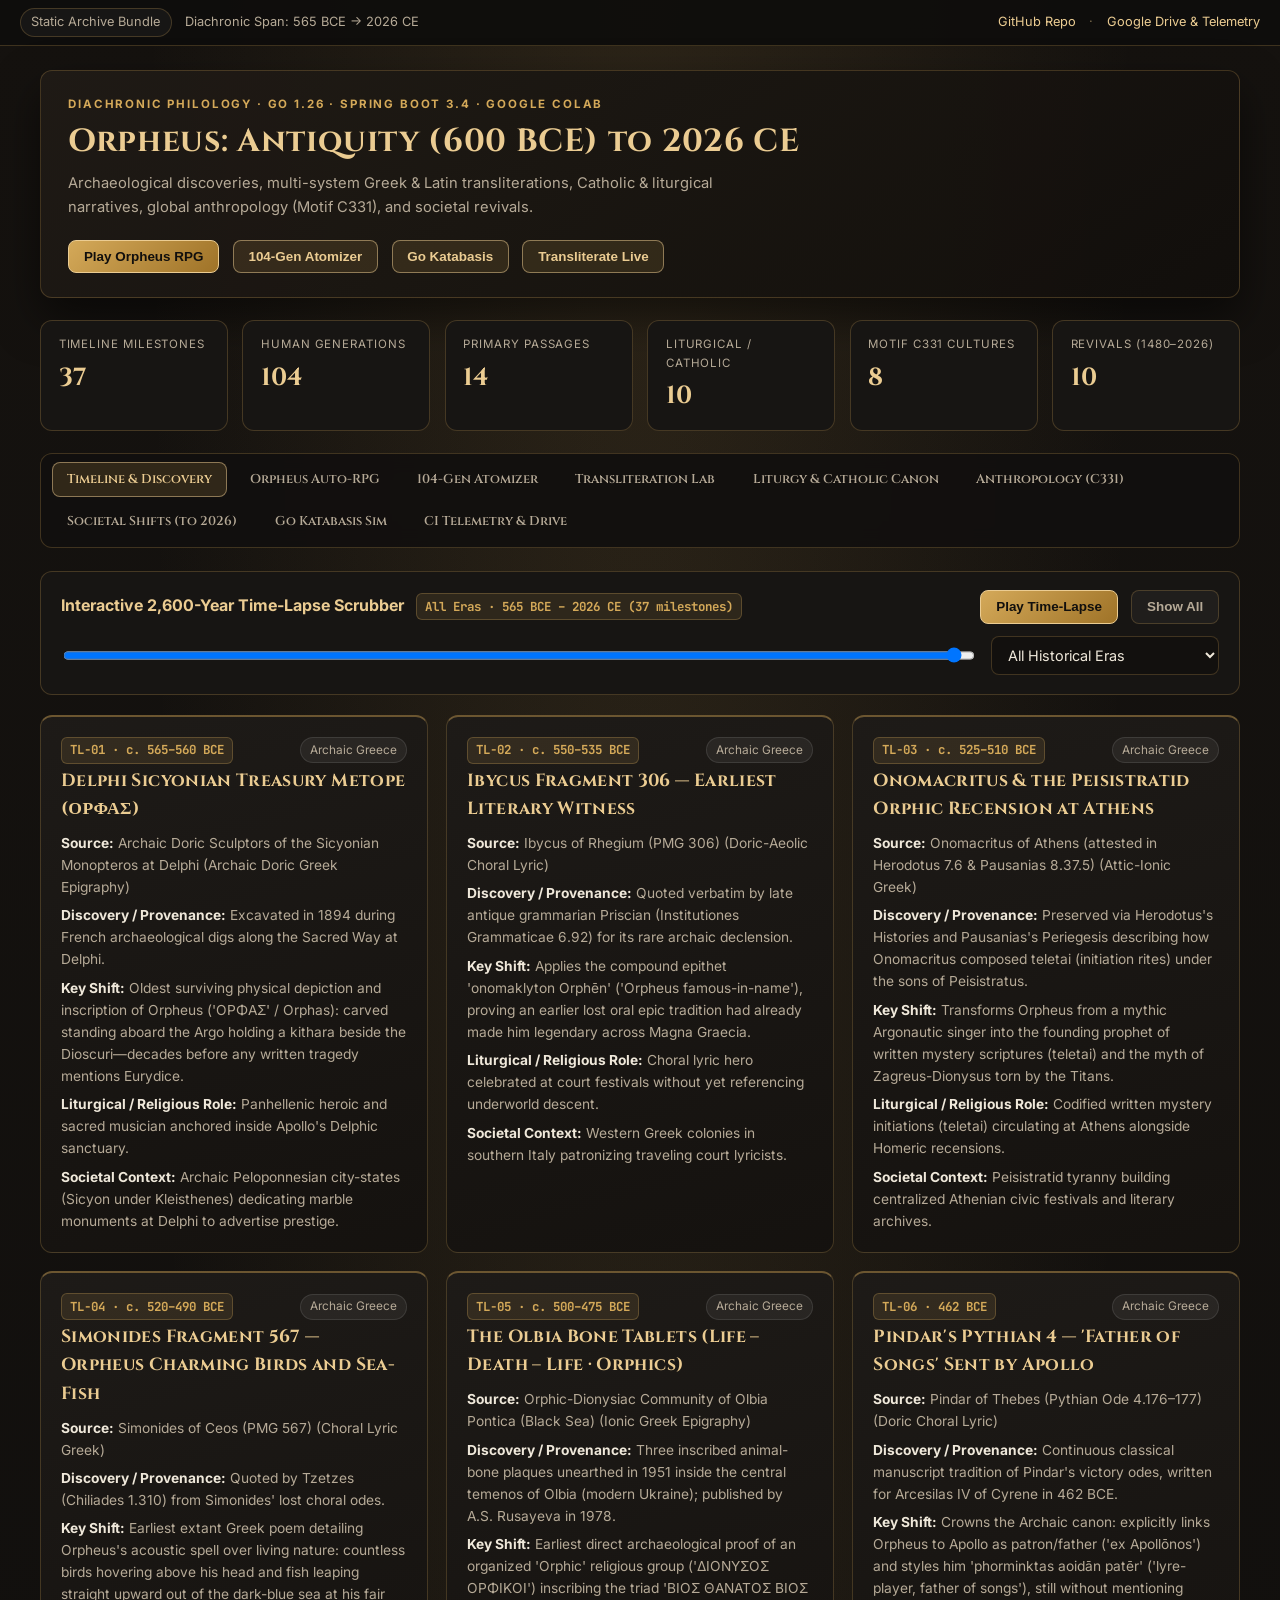
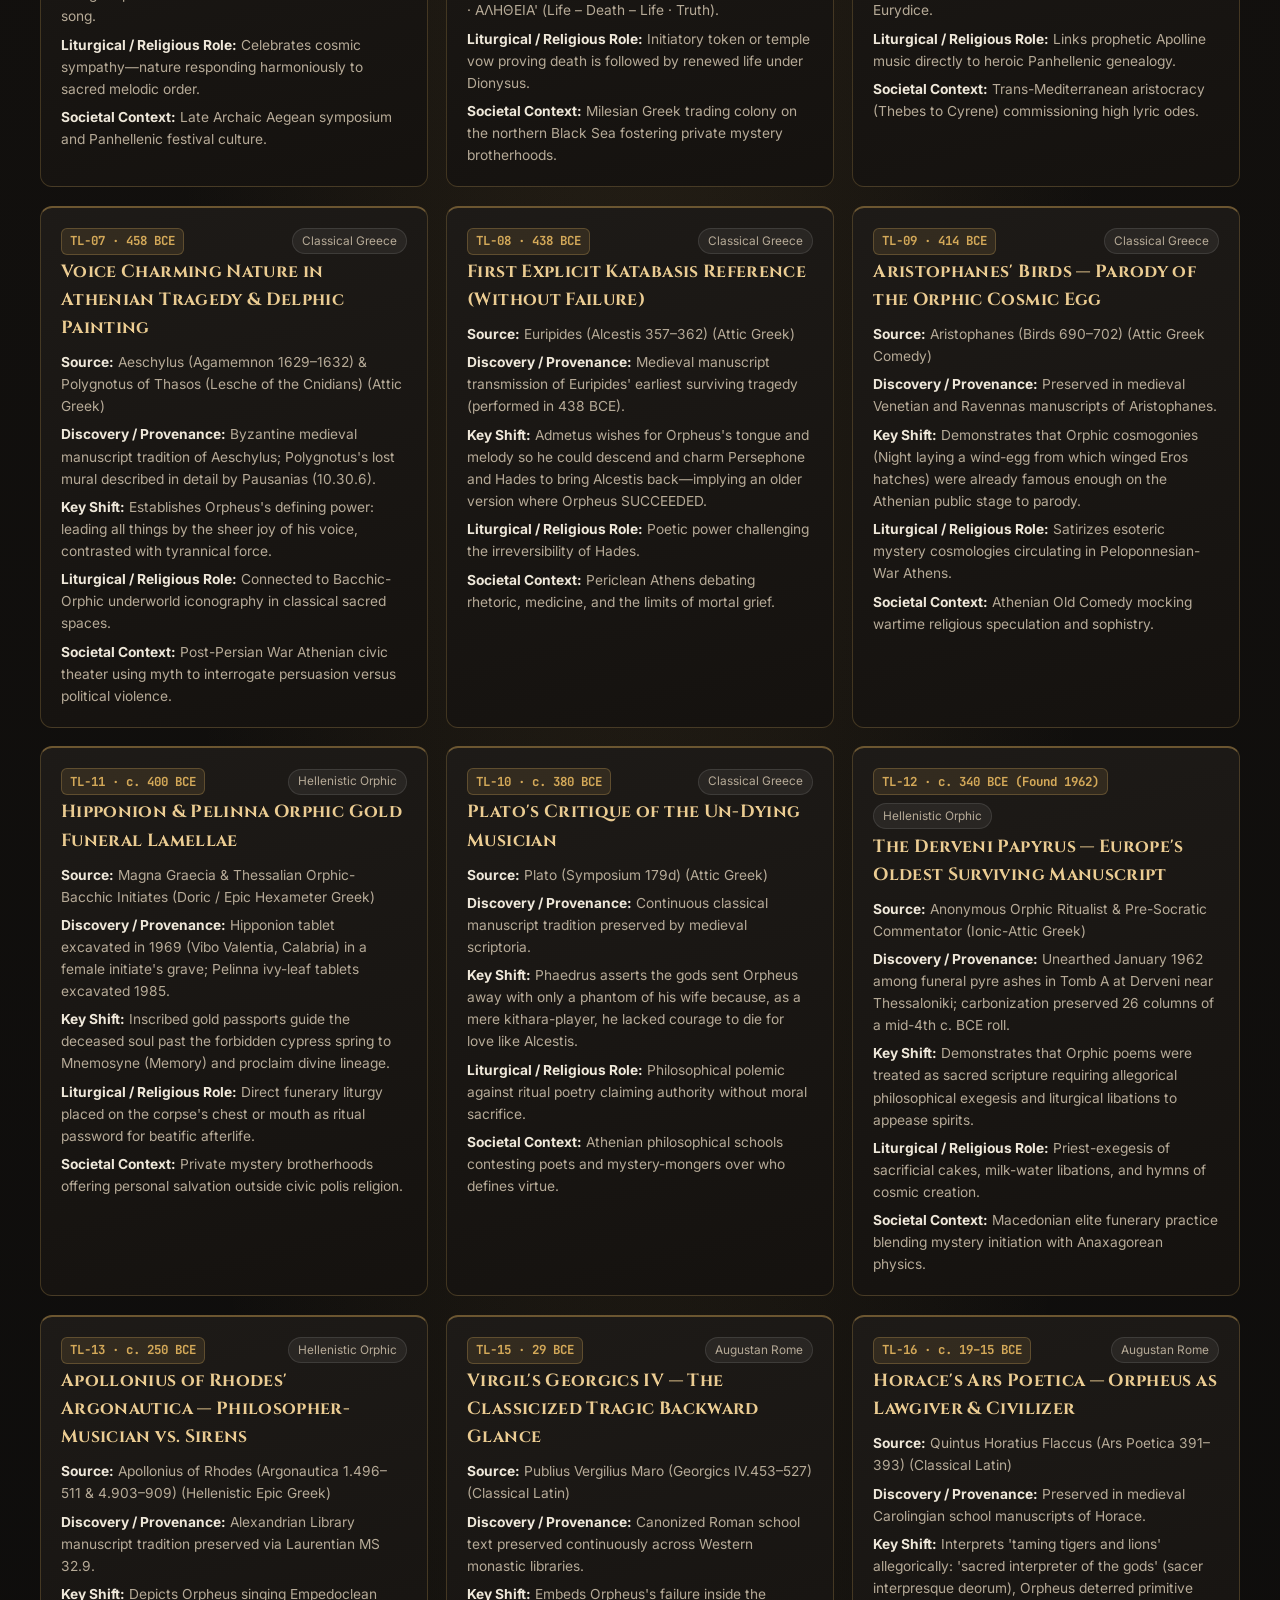
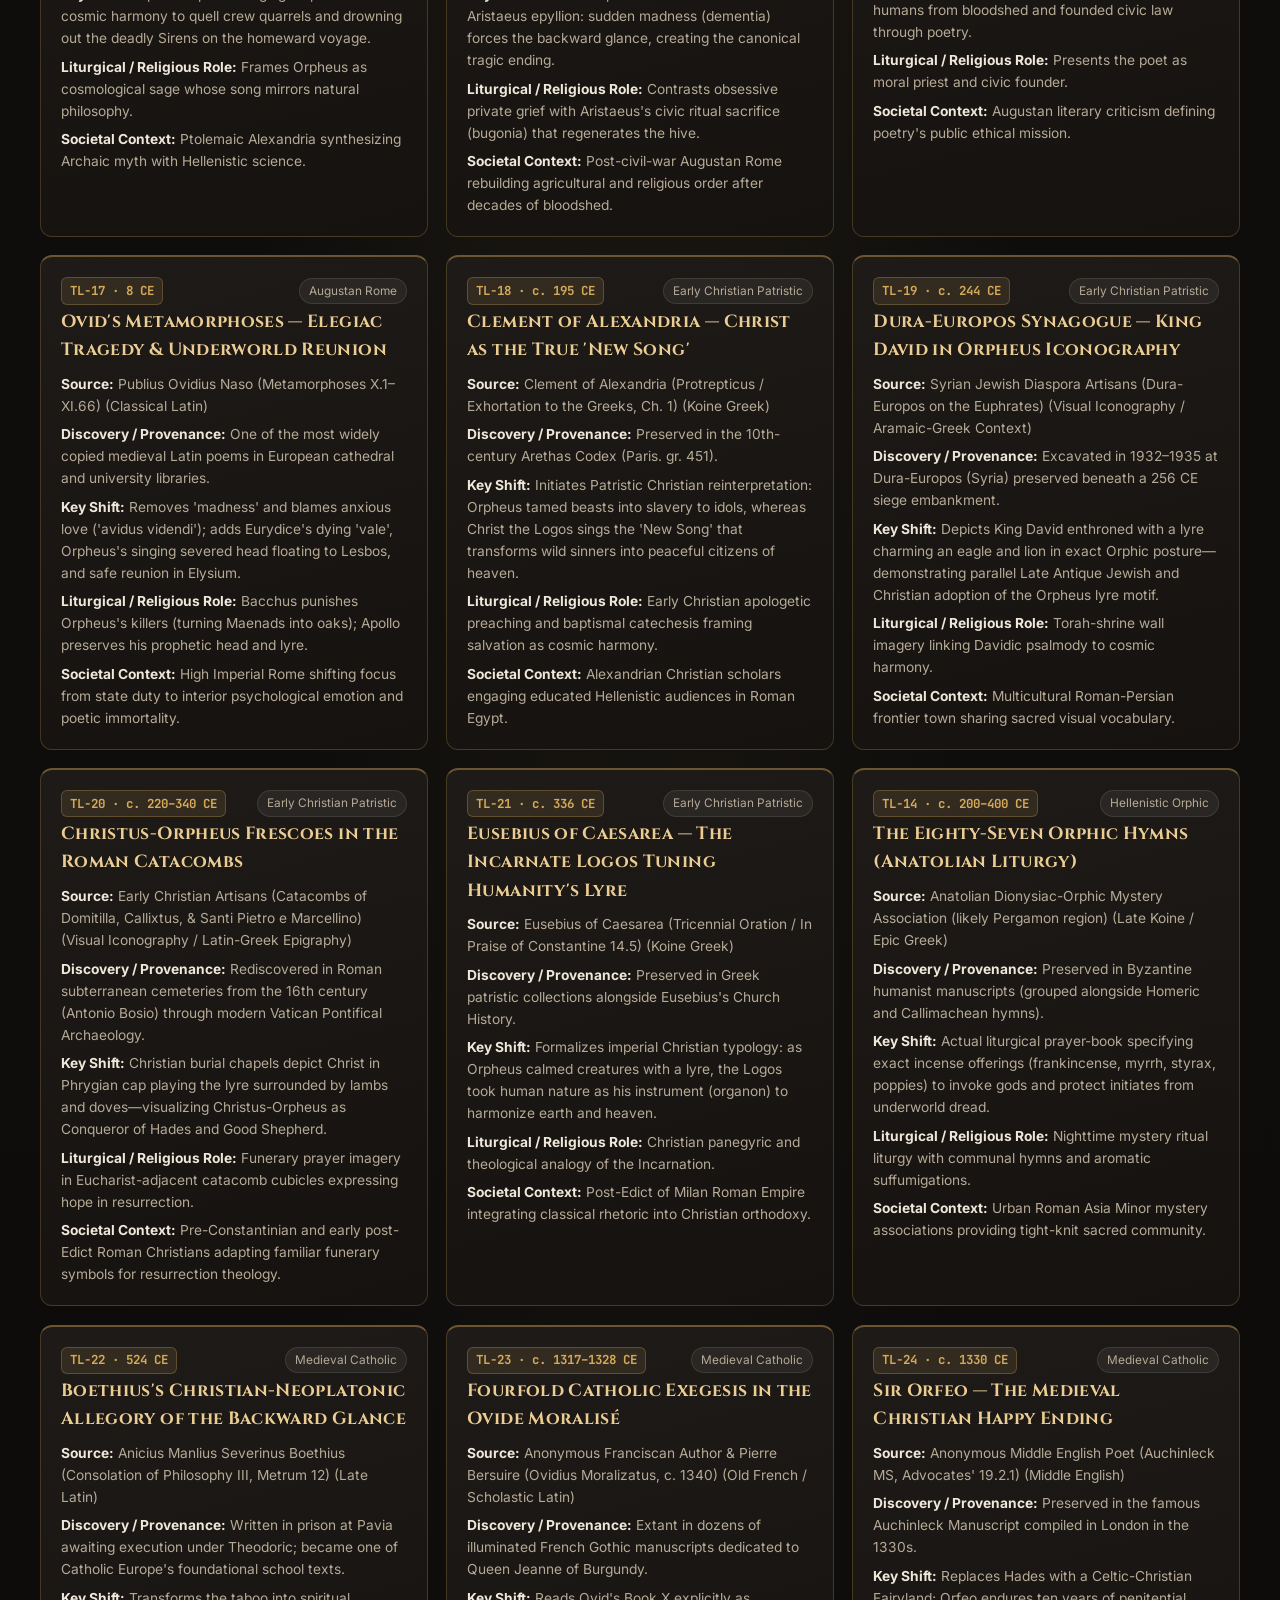
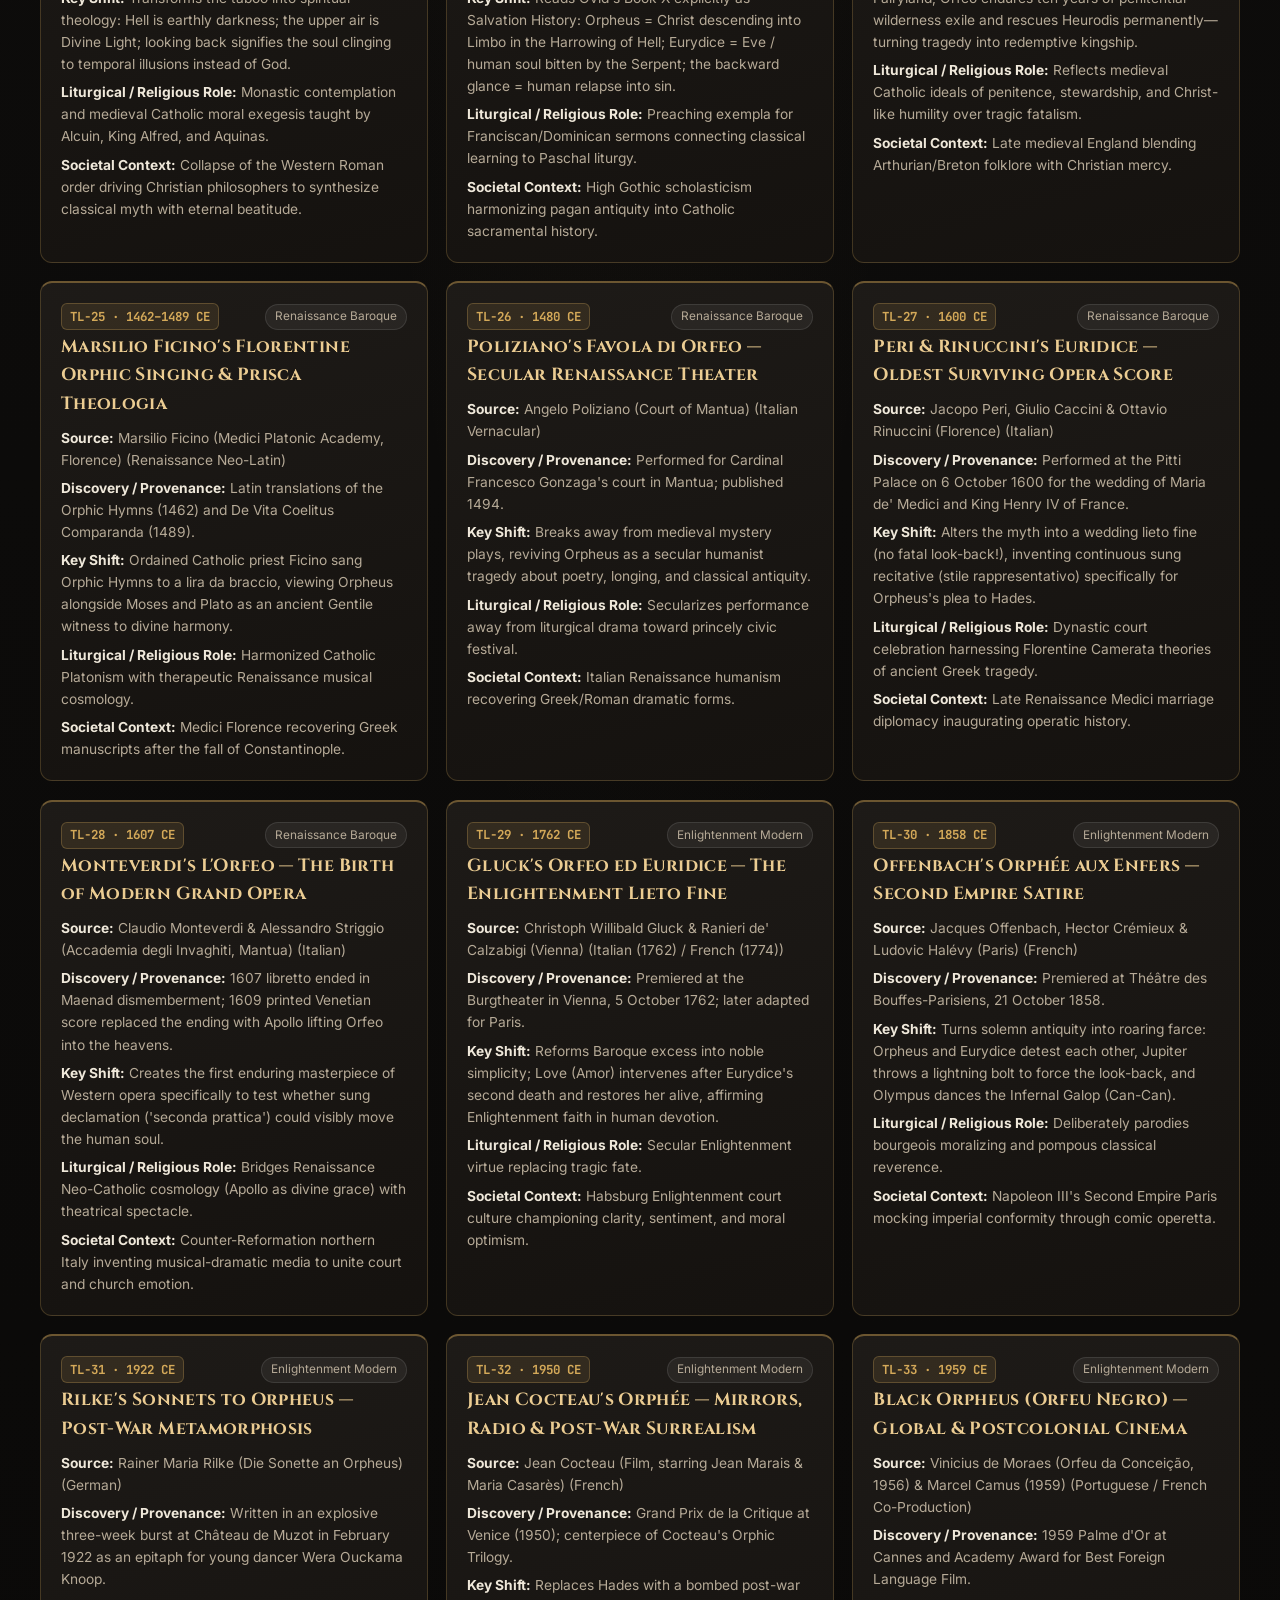
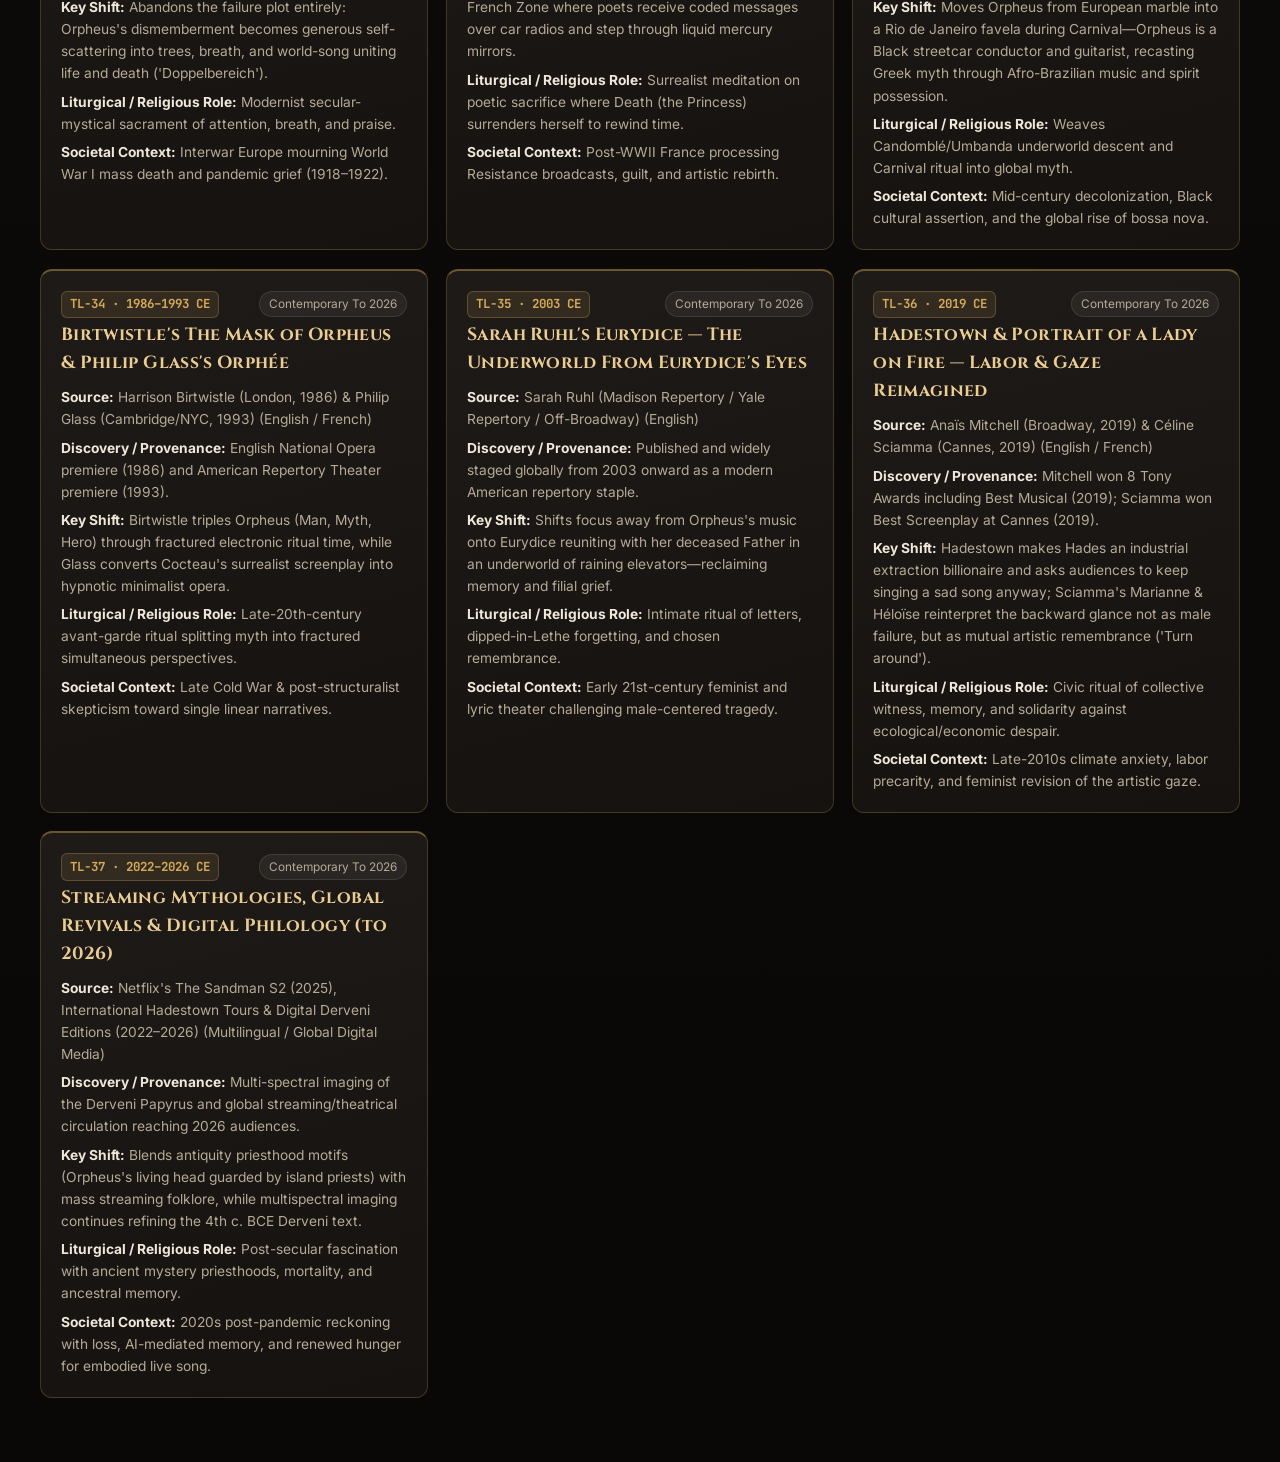
==== commit 5e6fc7d7: "Add 104-generation DAG atomizer, animated Orpheus auto-RPG, and UI fixes" ====
--- a/site/index.html
+++ b/site/index.html
@@ -32,13 +32,16 @@
         <p class="hero-sub">Archaeological discoveries, multi-system Greek &amp; Latin transliterations, Catholic &amp; liturgical narratives, global anthropology (Motif C331), and societal revivals.</p>
       </div>
       <div class="control-row">
-        <button type="button" class="btn btn-primary" data-goto="katabasis">Launch Go Katabasis</button>
+        <button type="button" class="btn btn-primary" data-goto="rpg">Play Orpheus RPG</button>
+        <button type="button" class="btn" data-goto="lineage">104-Gen Atomizer</button>
+        <button type="button" class="btn" data-goto="katabasis">Go Katabasis</button>
         <button type="button" class="btn" data-goto="transliteration">Transliterate Live</button>
       </div>
     </header>
 
     <section class="stats-strip" aria-label="Corpus Summary">
       <div class="stat-box"><div class="stat-label">Timeline Milestones</div><div id="stat-timeline" class="stat-val">0</div></div>
+      <div class="stat-box"><div class="stat-label">Human Generations</div><div id="stat-generations" class="stat-val">104</div></div>
       <div class="stat-box"><div class="stat-label">Primary Passages</div><div id="stat-passages" class="stat-val">0</div></div>
       <div class="stat-box"><div class="stat-label">Liturgical / Catholic</div><div id="stat-liturgical" class="stat-val">0</div></div>
       <div class="stat-box"><div class="stat-label">Motif C331 Cultures</div><div id="stat-anthro" class="stat-val">0</div></div>
@@ -47,6 +50,8 @@
 
     <nav class="nav-tabs" role="tablist" aria-label="Research Sections">
       <button type="button" class="nav-tab is-active" data-tab="timeline">Timeline &amp; Discovery</button>
+      <button type="button" class="nav-tab" data-tab="rpg">Orpheus Auto-RPG</button>
+      <button type="button" class="nav-tab" data-tab="lineage">104-Gen Atomizer</button>
       <button type="button" class="nav-tab" data-tab="transliteration">Transliteration Lab</button>
       <button type="button" class="nav-tab" data-tab="catholic-liturgy">Liturgy &amp; Catholic Canon</button>
       <button type="button" class="nav-tab" data-tab="anthropology">Anthropology (C331)</button>
@@ -76,6 +81,55 @@
         </div>
       </div>
       <div id="timeline-grid" class="cards-grid"></div>
+    </section>
+
+    <!-- 1B. 104-GENERATION ATOMIZER & DAG SEVERANCE -->
+    <section id="panel-lineage" class="panel">
+      <div class="control-card">
+        <div class="control-row" style="justify-content:space-between;margin-bottom:0.7rem;">
+          <div>
+            <strong style="color:var(--amber);">104-Generation Dual-Atom Graph (565 BCE – 2026 CE · ~25 Years per Person)</strong>
+            <div style="font-size:0.84rem;color:var(--text-muted);margin-top:0.2rem;">
+              Inspect all 104 human links in the chain, verify when Eurydice (G-019) &amp; Virgil's backward glance (G-022) first enter, or sever conduits to test counterfactual survival to Person #104.
+            </div>
+          </div>
+          <button type="button" id="lineage-reset-btn" class="btn btn-subtle">Reset All 104 Links</button>
+        </div>
+
+        <div class="control-row" style="margin-bottom:0.75rem;">
+          <button type="button" class="btn btn-primary" data-lineage-preset="intact">Intact 104-Link Chain</button>
+          <button type="button" class="btn" data-lineage-preset="virgil">Drop Virgil (G-022)</button>
+          <button type="button" class="btn" data-lineage-preset="latin">Sever Western Monasteries</button>
+          <button type="button" class="btn" data-lineage-preset="capsules">Burn Living MSS · Capsules Only</button>
+          <button type="button" class="btn btn-subtle" data-lineage-preset="extinction">Total Extinction</button>
+        </div>
+
+        <div class="control-row" style="font-size:0.84rem;color:var(--text-muted);">
+          <label class="lineage-check"><input id="toggle-sever-latin" type="checkbox" /> Sever Western Monasteries (<code>latin_monastic</code>)</label>
+          <label class="lineage-check"><input id="toggle-sever-greek" type="checkbox" /> Sever Greek &amp; Byzantine (<code>greek_byzantine</code>)</label>
+          <label class="lineage-check"><input id="toggle-disable-capsules" type="checkbox" /> Disable Time-Capsule Excavations (1894–1985)</label>
+        </div>
+      </div>
+
+      <div id="lineage-outcome-banner" style="margin-bottom:1.15rem;"></div>
+
+      <div class="lineage-workspace">
+        <div class="control-card" style="margin-bottom:0;">
+          <div class="card-head" style="margin-bottom:0.75rem;">
+            <span class="id-tag">G-001 to G-104 Room</span>
+            <div class="lineage-legend">
+              <span class="pill stream-dot-hellenic_archaic">Archaic/Greek</span>
+              <span class="pill stream-dot-latin_monastic">Latin Monastic</span>
+              <span class="pill stream-dot-greek_byzantine">Byzantine</span>
+              <span class="pill stream-dot-vernacular_stage">Stage/Print</span>
+              <span class="pill">&#9670; Time Capsule</span>
+            </div>
+          </div>
+          <div id="lineage-grid" class="lineage-mosaic"></div>
+        </div>
+
+        <aside id="lineage-inspector" class="card" aria-live="polite"></aside>
+      </div>
     </section>
 
     <!-- 2. TRANSLITERATION LAB -->
@@ -112,10 +166,11 @@
       </div>
       <div id="liturgical-grid" class="cards-grid" style="margin-bottom:1.5rem;"></div>
       <div class="control-card">
-        <div class="control-row" style="justify-content:space-between;margin-bottom:0.85rem;">
+        <div class="control-row" style="justify-content:space-between;margin-bottom:0.75rem;">
           <h2 style="margin:0;font-size:1.1rem;color:var(--amber);">Scholarly Research Monographs</h2>
           <select id="monograph-select"></select>
         </div>
+        <div id="monograph-pills" class="monograph-pills"></div>
         <div id="monograph-reader" class="prose-box"></div>
       </div>
     </section>
@@ -148,6 +203,86 @@
       </div>
     </section>
 
+    <!-- 6B. ANIMATED AUTOMATED ORPHEUS RPG -->
+    <section id="panel-rpg" class="panel">
+      <div class="control-card">
+        <div class="control-row" style="justify-content:space-between;margin-bottom:0.75rem;">
+          <div>
+            <strong style="color:var(--amber);">Orpheus: 7-Act Animated Auto-RPG (Go 1.26 + HTML5 Canvas + Web Audio Lyre)</strong>
+            <div style="font-size:0.84rem;color:var(--text-muted);margin-top:0.2rem;">
+              Watch Orpheus automatically play from the Argo (565 BCE) to Constellation Lyra (2026 CE), strum ancient modal hymns live, or take control at Step 11/12.
+            </div>
+          </div>
+          <div class="control-row">
+            <button type="button" id="rpg-audio-btn" class="btn btn-subtle">Lyre Audio: OFF</button>
+          </div>
+        </div>
+
+        <div class="control-row" style="margin-bottom:0.8rem;">
+          <label>Doctrine:
+            <select id="rpg-doctrine-select">
+              <option value="canonical_tragic">Canonical Tragic (Virgil &amp; Ovid)</option>
+              <option value="archaic_redemptive">Archaic Redemptive (Euripides &amp; Sir Orfeo)</option>
+              <option value="consensual_memory">Consensual Memory (Sciamma 2019)</option>
+              <option value="manual_choice">Interactive Fate (Pause at Step 11/12)</option>
+            </select>
+          </label>
+          <button type="button" id="rpg-play-btn" class="btn btn-primary">Pause Quest</button>
+          <button type="button" id="rpg-step-btn" class="btn">Step Turn</button>
+          <button type="button" id="rpg-restart-btn" class="btn btn-subtle">Restart</button>
+          <label>Speed:
+            <select id="rpg-speed-select">
+              <option value="1">1x</option>
+              <option value="2">2x</option>
+              <option value="4">4x</option>
+            </select>
+          </label>
+          <label class="lineage-check"><input id="rpg-loop-checkbox" type="checkbox" checked /> Auto-Loop</label>
+        </div>
+
+        <div id="rpg-act-stepper" class="rpg-act-stepper"></div>
+      </div>
+
+      <div class="rpg-stage-wrap">
+        <canvas id="rpg-canvas" width="920" height="420"></canvas>
+      </div>
+
+      <div id="rpg-choice-banner" class="rpg-choice-banner" style="display:none;">
+        <div>
+          <strong style="color:var(--amber);">MOTIF C331 THRESHOLD CRISIS (STEP 11/12):</strong>
+          <span style="font-size:0.88rem;color:var(--text-muted);">Daylight shines three paces ahead, yet Eurydice's footsteps fall silent behind you. Do you turn around?</span>
+        </div>
+        <div class="control-row">
+          <button type="button" id="rpg-choice-faithful" class="btn btn-primary">Keep Eyes Ahead (Faithful Ascent)</button>
+          <button type="button" id="rpg-choice-lookback" class="btn">Look Back at Eurydice (Respexit)</button>
+        </div>
+      </div>
+
+      <div class="control-card" style="margin-bottom:1.15rem;">
+        <div class="control-row" style="justify-content:space-between;">
+          <span style="font-size:0.85rem;color:var(--text-muted);"><strong style="color:var(--amber);">Interactive Kithara Hymns:</strong> Cast any modal chord live to sculpt scene energy &amp; stats:</span>
+          <div class="control-row">
+            <button type="button" class="btn" data-rpg-hymn="dorian">Dorian Sea-Calm</button>
+            <button type="button" class="btn" data-rpg-hymn="aeolian">Aeolian Nature-Charm</button>
+            <button type="button" class="btn" data-rpg-hymn="phrygian">Phrygian Lament</button>
+            <button type="button" class="btn" data-rpg-hymn="mnemosyne">Hymn of Mnemosyne (-Pothos)</button>
+          </div>
+        </div>
+      </div>
+
+      <div class="rpg-hud-grid">
+        <article id="rpg-character-sheet" class="card"></article>
+        <div class="card">
+          <div class="card-head">
+            <span class="id-tag">Battle &amp; Verse Log</span>
+            <span class="pill">Autonomous Director</span>
+          </div>
+          <h3>Hero Chronicle</h3>
+          <div id="rpg-log-feed" class="rpg-log-feed"></div>
+        </div>
+      </div>
+    </section>
+
     <!-- 7. TELEMETRY & GOOGLE DRIVE SUITE -->
     <section id="panel-telemetry" class="panel">
       <div id="telemetry-cards" class="cards-grid" style="margin-bottom:1.4rem;"></div>
@@ -159,6 +294,7 @@
   </div>
 
   <script src="./corpus-bundle.js"></script>
+  <script src="./orpheus-rpg.js"></script>
   <script src="./app.js"></script>
 </body>
 </html>
--- a/site/styles.css
+++ b/site/styles.css
@@ -133,7 +133,7 @@
 
 .stats-strip {
   display: grid;
-  grid-template-columns: repeat(5, minmax(0, 1fr));
+  grid-template-columns: repeat(6, minmax(0, 1fr));
   gap: 0.9rem;
   margin-bottom: 1.35rem;
 }
@@ -468,6 +468,193 @@
   color: var(--amber);
 }
 
+.prose-box code {
+  font-family: var(--font-mono);
+  font-size: 0.84em;
+  padding: 0.1rem 0.35rem;
+  border-radius: 4px;
+  background: rgba(212, 169, 89, 0.12);
+  color: var(--amber);
+}
+
+.prose-box blockquote {
+  margin: 0.85rem 0;
+  padding: 0.65rem 1rem;
+  border-left: 3px solid var(--gold);
+  background: rgba(212, 169, 89, 0.08);
+  color: var(--amber);
+  font-style: italic;
+}
+
+.prose-box hr {
+  border: 0;
+  border-top: 1px solid var(--border);
+  margin: 1.1rem 0;
+}
+
+.monograph-pills {
+  display: flex;
+  flex-wrap: wrap;
+  gap: 0.45rem;
+  margin-bottom: 0.9rem;
+}
+
+.monograph-pill {
+  padding: 0.36rem 0.72rem;
+  border-radius: 999px;
+  border: 1px solid var(--border);
+  background: rgba(255, 255, 255, 0.04);
+  color: var(--text-muted);
+  font-size: 0.78rem;
+  font-weight: 600;
+  cursor: pointer;
+}
+
+.monograph-pill:hover {
+  color: var(--amber);
+  border-color: var(--border-strong);
+}
+
+.monograph-pill.is-active {
+  color: #110f0d;
+  background: var(--gold);
+  border-color: var(--amber);
+}
+
+.lineage-check {
+  display: inline-flex;
+  align-items: center;
+  gap: 0.45rem;
+  cursor: pointer;
+}
+
+.lineage-legend {
+  display: flex;
+  flex-wrap: wrap;
+  gap: 0.35rem;
+}
+
+.stream-dot-hellenic_archaic { border-color: rgba(212, 169, 89, 0.55); color: var(--amber); }
+.stream-dot-latin_monastic { border-color: rgba(194, 87, 77, 0.55); color: #ea9c95; }
+.stream-dot-greek_byzantine { border-color: rgba(122, 158, 194, 0.55); color: #a7c6e4; }
+.stream-dot-vernacular_stage { border-color: rgba(115, 166, 129, 0.55); color: #a4d2b0; }
+
+.lineage-workspace {
+  display: grid;
+  grid-template-columns: minmax(0, 1.45fr) minmax(300px, 1fr);
+  gap: 1.15rem;
+  align-items: start;
+}
+
+.lineage-mosaic {
+  display: grid;
+  grid-template-columns: repeat(auto-fill, minmax(66px, 1fr));
+  gap: 0.42rem;
+}
+
+.gen-cell {
+  display: flex;
+  flex-direction: column;
+  align-items: flex-start;
+  gap: 0.12rem;
+  padding: 0.42rem 0.48rem;
+  border-radius: 8px;
+  border: 1px solid var(--border);
+  background: var(--bg-card);
+  color: var(--text);
+  font-family: var(--font-mono);
+  font-size: 0.72rem;
+  line-height: 1.2;
+  cursor: pointer;
+  transition: transform 0.12s ease, border-color 0.12s ease, opacity 0.12s ease;
+}
+
+.gen-cell:hover {
+  transform: translateY(-1px);
+  border-color: var(--amber);
+}
+
+.gen-cell.stream-hellenic_archaic { border-left: 3px solid var(--gold); }
+.gen-cell.stream-latin_monastic { border-left: 3px solid var(--crimson); }
+.gen-cell.stream-greek_byzantine { border-left: 3px solid var(--azure); }
+.gen-cell.stream-vernacular_stage { border-left: 3px solid var(--sage); }
+.gen-cell.stream-global_digital { border-left: 3px solid var(--amber); }
+
+.gen-cell.is-dark {
+  opacity: 0.36;
+  border-style: dashed;
+}
+
+.gen-cell.is-severed {
+  opacity: 1;
+  background: rgba(194, 87, 77, 0.22);
+  border-color: var(--crimson);
+}
+
+.gen-cell.is-severed .gen-id {
+  text-decoration: line-through;
+  color: #f3a8a0;
+}
+
+.gen-cell.is-capsule {
+  border-top: 2px solid var(--azure);
+}
+
+.gen-cell.is-selected {
+  outline: 2px solid var(--amber);
+  outline-offset: 1px;
+  background: rgba(212, 169, 89, 0.16);
+}
+
+.gen-id {
+  font-weight: 700;
+  color: var(--amber);
+}
+
+.gen-year {
+  font-size: 0.64rem;
+  color: var(--text-muted);
+}
+
+.mytheme-grid {
+  display: grid;
+  grid-template-columns: repeat(2, minmax(0, 1fr));
+  gap: 0.42rem;
+}
+
+.mytheme-chip {
+  display: flex;
+  justify-content: space-between;
+  align-items: center;
+  gap: 0.45rem;
+  padding: 0.42rem 0.58rem;
+  border-radius: 7px;
+  font-size: 0.78rem;
+  border: 1px solid rgba(255, 255, 255, 0.08);
+  background: rgba(0, 0, 0, 0.25);
+}
+
+.mytheme-chip.state-pos {
+  border-color: rgba(115, 166, 129, 0.5);
+  color: #b7e2c1;
+}
+
+.mytheme-chip.state-neg {
+  border-color: rgba(212, 169, 89, 0.55);
+  color: var(--amber);
+}
+
+.mytheme-chip.state-zero {
+  color: var(--text-muted);
+}
+
+.mytheme-chip.state-extinct {
+  border-color: rgba(194, 87, 77, 0.6);
+  background: rgba(194, 87, 77, 0.15);
+  color: #f2aba4;
+  text-decoration: line-through;
+}
+
 .event-feed {
   display: grid;
   gap: 0.55rem;
@@ -496,9 +683,120 @@
   background: rgba(115, 166, 129, 0.12);
 }
 
+.rpg-act-stepper {
+  display: grid;
+  grid-template-columns: repeat(7, minmax(0, 1fr));
+  gap: 0.42rem;
+}
+
+.rpg-act-pill {
+  display: flex;
+  flex-direction: column;
+  align-items: center;
+  gap: 0.12rem;
+  padding: 0.42rem 0.35rem;
+  border-radius: 8px;
+  border: 1px solid var(--border);
+  background: rgba(255, 255, 255, 0.03);
+  color: var(--text-muted);
+  font-family: var(--font-display);
+  font-size: 0.82rem;
+  font-weight: 700;
+  cursor: pointer;
+}
+
+.rpg-act-pill small {
+  font-family: var(--font-mono);
+  font-size: 0.62rem;
+  font-weight: 500;
+}
+
+.rpg-act-pill.is-done {
+  border-color: rgba(115, 166, 129, 0.55);
+  color: #a9d9b4;
+}
+
+.rpg-act-pill.is-active {
+  background: rgba(212, 169, 89, 0.2);
+  border-color: var(--amber);
+  color: var(--amber);
+}
+
+.rpg-stage-wrap {
+  margin-bottom: 1.15rem;
+}
+
+#rpg-canvas {
+  width: 100%;
+  height: auto;
+  display: block;
+  border-radius: var(--radius);
+  border: 1px solid var(--border-strong);
+  box-shadow: var(--shadow);
+  background: #0a0908;
+}
+
+.rpg-choice-banner {
+  display: flex;
+  flex-wrap: wrap;
+  align-items: center;
+  justify-content: space-between;
+  gap: 0.85rem;
+  padding: 1rem 1.2rem;
+  margin-bottom: 1.15rem;
+  border-radius: var(--radius);
+  border: 1px solid rgba(194, 87, 77, 0.75);
+  background: linear-gradient(135deg, rgba(194, 87, 77, 0.16), rgba(30, 22, 16, 0.96));
+}
+
+.rpg-hud-grid {
+  display: grid;
+  grid-template-columns: repeat(2, minmax(0, 1fr));
+  gap: 1.15rem;
+}
+
+.rpg-stat-track {
+  height: 7px;
+  border-radius: 999px;
+  background: rgba(255, 255, 255, 0.08);
+  overflow: hidden;
+  margin-top: 0.2rem;
+}
+
+.rpg-stat-fill {
+  height: 100%;
+  border-radius: 999px;
+  transition: width 0.28s ease;
+}
+
+.rpg-relic-grid {
+  display: flex;
+  flex-wrap: wrap;
+  gap: 0.35rem;
+}
+
+.rpg-log-feed {
+  display: grid;
+  gap: 0.45rem;
+  max-height: 290px;
+  overflow-y: auto;
+  padding-right: 0.2rem;
+}
+
+@media (max-width: 1080px) {
+  .stats-strip {
+    grid-template-columns: repeat(3, minmax(0, 1fr));
+  }
+}
+
 @media (max-width: 960px) {
-  .stats-strip {
-    grid-template-columns: repeat(auto-fit, minmax(165px, 1fr));
+  .lineage-workspace,
+  .rpg-hud-grid {
+    grid-template-columns: 1fr;
+  }
+
+  .rpg-act-stepper {
+    grid-template-columns: repeat(4, minmax(0, 1fr));
   }
 }
 
@@ -510,11 +808,16 @@
 }
 
 @media (max-width: 680px) {
+  .stats-strip {
+    grid-template-columns: repeat(2, minmax(0, 1fr));
+  }
+
   .cards-grid {
     grid-template-columns: 1fr;
   }
 
-  .era-dist-grid {
+  .era-dist-grid,
+  .mytheme-grid {
     grid-template-columns: 1fr;
   }
 }
